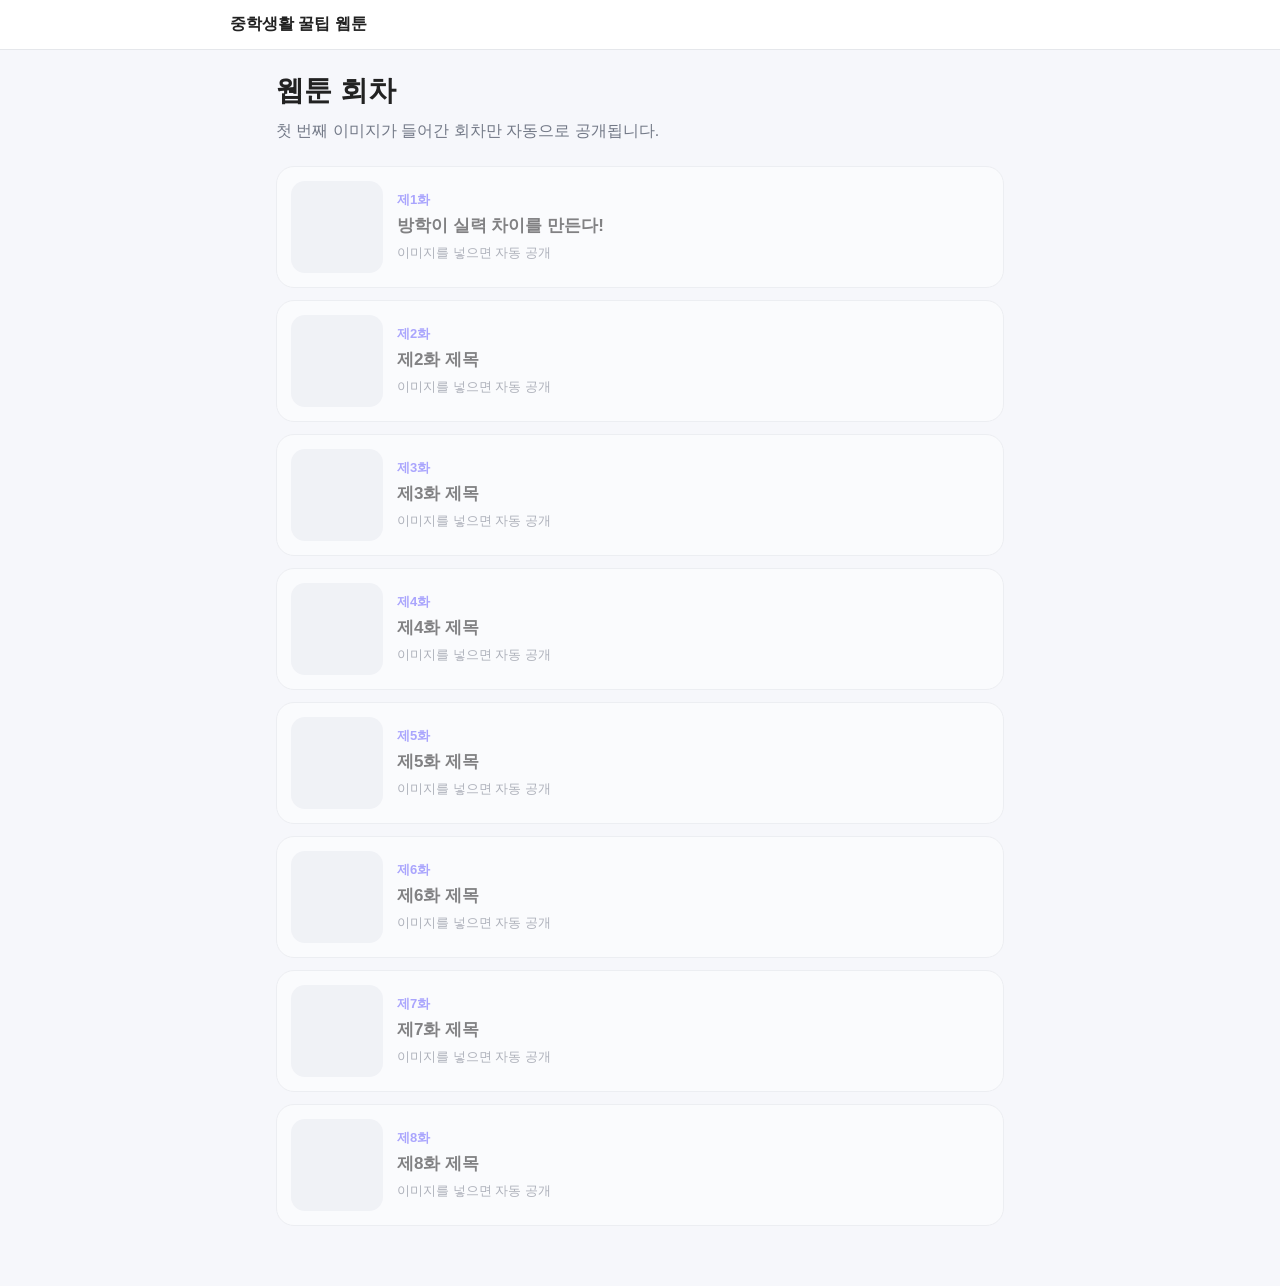
==== index.html @ 376b76ca "Add files via upload" ====
<!doctype html>
<html lang="ko">
<head>
<meta charset="utf-8">
<meta name="viewport" content="width=device-width,initial-scale=1">
<meta name="robots" content="noindex,nofollow">
<title>중학생활 꿀팁 웹툰</title>
<style>
:root{--bg:#f6f7fb;--card:#fff;--line:#e5e7eb;--text:#222;--muted:#737987;--point:#6c63ff}
*{box-sizing:border-box}
html,body{margin:0;background:var(--bg);color:var(--text);font-family:Arial,"Apple SD Gothic Neo","Noto Sans KR",sans-serif}
a{text-decoration:none;color:inherit}
header{position:sticky;top:0;z-index:20;background:rgba(255,255,255,.96);border-bottom:1px solid var(--line);padding:14px 16px}
.bar{max-width:820px;margin:auto;display:flex;align-items:center;justify-content:space-between;gap:10px}
.brand{font-weight:800}
.wrap{max-width:760px;margin:auto;padding:22px 16px 60px}
.hero h1{margin:0 0 8px;font-size:28px}
.hero p{margin:0 0 22px;color:var(--muted);line-height:1.6}
.list{display:grid;gap:12px}
.card{display:flex;gap:14px;align-items:center;background:var(--card);border:1px solid var(--line);border-radius:18px;padding:14px}
.card.coming{opacity:.55;pointer-events:none}
.thumb{width:92px;height:92px;object-fit:cover;border-radius:14px;background:#eceef3;flex:0 0 auto}
.meta{flex:1;min-width:0}
.label{font-size:13px;color:var(--point);font-weight:800}
.title{font-size:17px;font-weight:800;margin-top:5px;white-space:nowrap;overflow:hidden;text-overflow:ellipsis}
.status{font-size:13px;color:var(--muted);margin-top:7px}
.viewer{max-width:860px;margin:auto}
.viewerbar{position:sticky;top:0;z-index:30;background:rgba(255,255,255,.97);border-bottom:1px solid var(--line);padding:11px 12px}
.viewerrow{display:flex;align-items:center;justify-content:space-between;gap:8px}
.viewer-title{font-weight:800;overflow:hidden;text-overflow:ellipsis;white-space:nowrap}
.controls{display:flex;gap:7px}
button{border:1px solid var(--line);background:#fff;border-radius:10px;padding:8px 10px;font-weight:700;cursor:pointer}
button.active{background:var(--point);border-color:var(--point);color:#fff}
.progress{text-align:center;color:var(--muted);font-size:13px;margin-top:7px}
#stage{min-height:70vh;display:flex;align-items:center;justify-content:center;padding:14px}
#stage.scroll{display:block;padding:0}
.cardimg{max-width:100%;max-height:calc(100vh - 120px);object-fit:contain}
#stage.scroll img{display:block;width:100%;height:auto;margin:0}
.nav{display:flex;gap:8px;padding:14px}
.nav a{flex:1;text-align:center;background:#fff;border:1px solid var(--line);border-radius:12px;padding:12px;font-weight:700}
.empty{background:#fff;border:1px solid var(--line);border-radius:18px;padding:28px;text-align:center;max-width:520px}
.empty p{color:var(--muted);line-height:1.6}
@media(max-width:600px){
  .hero h1{font-size:24px}.thumb{width:76px;height:76px}
  .viewer-title{font-size:14px}.controls button{font-size:12px;padding:8px}
}
</style>
</head>
<body>
<div id="app"></div>
<script>
/* 제목은 여기 한 곳에서만 바꾸면 됩니다. */
const episodeTitles = [
  "방학이 실력 차이를 만든다!",
  "제2화 제목",
  "제3화 제목",
  "제4화 제목",
  "제5화 제목",
  "제6화 제목",
  "제7화 제목",
  "제8화 제목",
  "제9화 제목",
  "제10화 제목",
  "제11화 제목",
  "제12화 제목",
  "제13화 제목"
];

const exts=["png","jpg","jpeg","webp"];
const app=document.getElementById("app");
const params=new URLSearchParams(location.search);
const ep=Number(params.get("episode")||0);

async function exists(url){
  try{return (await fetch(url,{cache:"no-store"})).ok}catch{return false}
}
async function findImage(epNum, cutNum){
  const num=String(cutNum).padStart(2,"0");
  for(const ext of exts){
    const url=`episodes/episode${epNum}/${num}.${ext}`;
    if(await exists(url)) return url;
  }
  return null;
}

async function showHome(){
  document.title="중학생활 꿀팁 웹툰";
  app.innerHTML=`<header><div class="bar"><div class="brand">중학생활 꿀팁 웹툰</div></div></header>
  <main class="wrap"><section class="hero"><h1>웹툰 회차</h1>
  <p>첫 번째 이미지가 들어간 회차만 자동으로 공개됩니다.</p></section>
  <section id="list" class="list"></section></main>`;
  const list=document.getElementById("list");
  for(let n=1;n<=13;n++){
    const img=await findImage(n,1);
    const el=document.createElement(img?"a":"div");
    el.className="card"+(img?"":" coming");
    if(img) el.href=`?episode=${n}`;
    el.innerHTML=`${img?`<img class="thumb" src="${img}" alt="${n}화 썸네일">`:`<div class="thumb"></div>`}
      <div class="meta"><div class="label">제${n}화</div>
      <div class="title">${episodeTitles[n-1]||`제${n}화`}</div>
      <div class="status">${img?"지금 보기":"이미지를 넣으면 자동 공개"}</div></div>`;
    list.appendChild(el);
  }
}

async function showViewer(n){
  if(n<1||n>13){location.href="./";return}
  const images=[];
  for(let i=1;i<=200;i++){
    const url=await findImage(n,i);
    if(!url) break;
    images.push(url);
  }

  let current=Math.min(Number(localStorage.getItem(`ep${n}cut`)||0),Math.max(images.length-1,0));
  let mode=localStorage.getItem("viewerMode")||"card";
  document.title=`제${n}화 ${episodeTitles[n-1]||""}`;
  app.innerHTML=`<div class="viewer">
    <div class="viewerbar">
      <div class="viewerrow">
        <a href="./">← 목록</a>
        <div class="viewer-title">제${n}화 · ${episodeTitles[n-1]||""}</div>
        <div class="controls">
          <button id="cardBtn">컷 보기</button>
          <button id="scrollBtn">세로 보기</button>
        </div>
      </div>
      <div id="progress" class="progress"></div>
    </div>
    <div id="stage"></div>
    <nav class="nav">
      <a href="${n>1?`?episode=${n-1}`:"./"}">← 이전화</a>
      <a href="./">목록</a>
      <a href="${n<13?`?episode=${n+1}`:"./"}">다음화 →</a>
    </nav>
  </div>`;

  const stage=document.getElementById("stage");
  const progress=document.getElementById("progress");
  const cardBtn=document.getElementById("cardBtn");
  const scrollBtn=document.getElementById("scrollBtn");

  function render(){
    cardBtn.classList.toggle("active",mode==="card");
    scrollBtn.classList.toggle("active",mode==="scroll");
    if(!images.length){
      stage.className="";
      stage.innerHTML=`<div class="empty"><h2>아직 이미지가 없습니다</h2>
      <p>episodes/episode${n} 폴더에 01.png, 02.png처럼 순서대로 넣어주세요.</p></div>`;
      progress.textContent="";
      return;
    }
    if(mode==="card"){
      stage.className="";
      stage.innerHTML=`<img class="cardimg" src="${images[current]}" alt="${current+1}번째 컷">`;
      progress.textContent=`${current+1} / ${images.length}`;
    }else{
      stage.className="scroll";
      stage.innerHTML=images.map((u,i)=>`<img src="${u}" alt="${i+1}번째 컷" loading="${i<2?"eager":"lazy"}">`).join("");
      progress.textContent=`총 ${images.length}컷`;
    }
  }
  function next(){if(mode==="card"&&current<images.length-1){current++;localStorage.setItem(`ep${n}cut`,current);render()}}
  function prev(){if(mode==="card"&&current>0){current--;localStorage.setItem(`ep${n}cut`,current);render()}}
  cardBtn.onclick=()=>{mode="card";localStorage.setItem("viewerMode",mode);render();scrollTo(0,0)};
  scrollBtn.onclick=()=>{mode="scroll";localStorage.setItem("viewerMode",mode);render();scrollTo(0,0)};
  document.addEventListener("keydown",e=>{if(e.key==="ArrowRight")next();if(e.key==="ArrowLeft")prev()});
  let sx=0;
  stage.addEventListener("touchstart",e=>sx=e.changedTouches[0].screenX,{passive:true});
  stage.addEventListener("touchend",e=>{const d=e.changedTouches[0].screenX-sx;if(Math.abs(d)>45)(d<0?next():prev())},{passive:true});
  render();
}

ep ? showViewer(ep) : showHome();
</script>
</body>
</html>
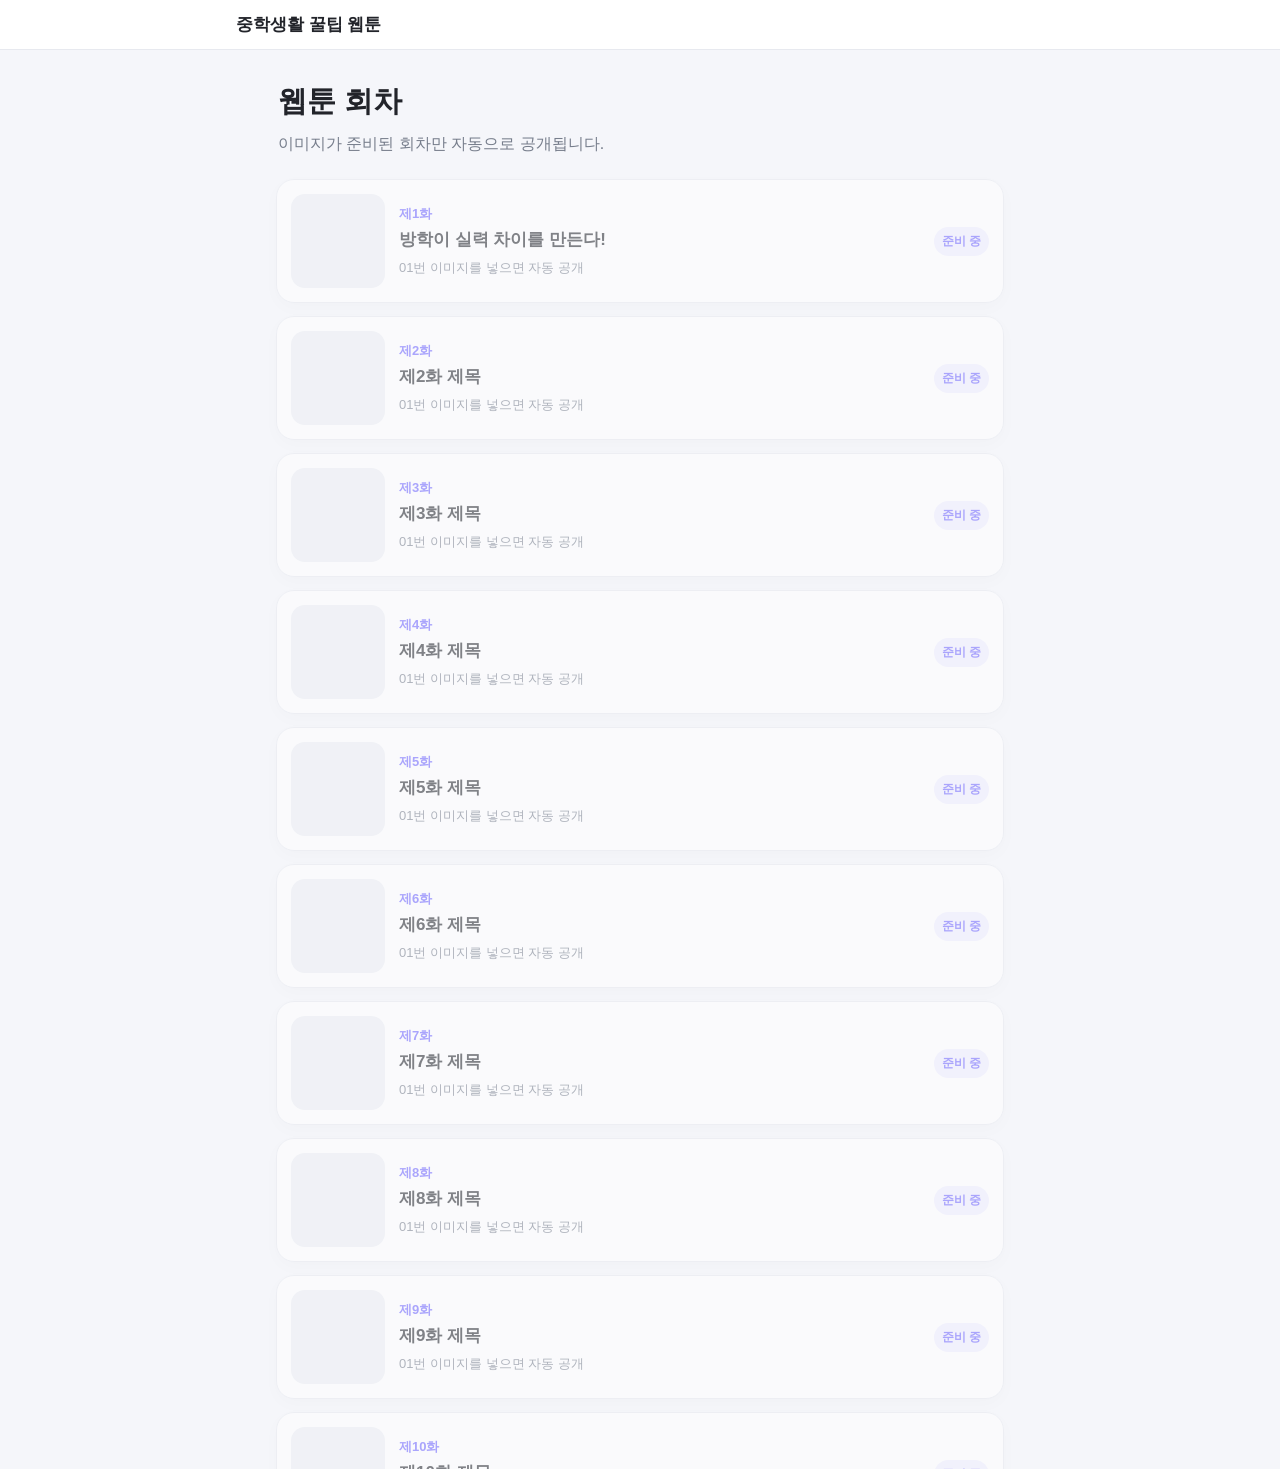
==== commit 771343bd: "Add files via upload" ====
--- a/index.html
+++ b/index.html
@@ -2,176 +2,222 @@
 <html lang="ko">
 <head>
 <meta charset="utf-8">
-<meta name="viewport" content="width=device-width,initial-scale=1">
-<meta name="robots" content="noindex,nofollow">
+<meta name="viewport" content="width=device-width,initial-scale=1,viewport-fit=cover">
+<meta name="robots" content="noindex,nofollow,noarchive">
+<meta name="googlebot" content="noindex,nofollow,noarchive">
 <title>중학생활 꿀팁 웹툰</title>
 <style>
-:root{--bg:#f6f7fb;--card:#fff;--line:#e5e7eb;--text:#222;--muted:#737987;--point:#6c63ff}
+:root{
+  --bg:#f5f6fa; --card:#fff; --text:#22242a; --muted:#777e8c;
+  --line:#e7e9ef; --point:#6d63ff; --point-soft:#efedff;
+}
 *{box-sizing:border-box}
-html,body{margin:0;background:var(--bg);color:var(--text);font-family:Arial,"Apple SD Gothic Neo","Noto Sans KR",sans-serif}
-a{text-decoration:none;color:inherit}
-header{position:sticky;top:0;z-index:20;background:rgba(255,255,255,.96);border-bottom:1px solid var(--line);padding:14px 16px}
-.bar{max-width:820px;margin:auto;display:flex;align-items:center;justify-content:space-between;gap:10px}
-.brand{font-weight:800}
-.wrap{max-width:760px;margin:auto;padding:22px 16px 60px}
-.hero h1{margin:0 0 8px;font-size:28px}
-.hero p{margin:0 0 22px;color:var(--muted);line-height:1.6}
-.list{display:grid;gap:12px}
-.card{display:flex;gap:14px;align-items:center;background:var(--card);border:1px solid var(--line);border-radius:18px;padding:14px}
-.card.coming{opacity:.55;pointer-events:none}
-.thumb{width:92px;height:92px;object-fit:cover;border-radius:14px;background:#eceef3;flex:0 0 auto}
+html,body{margin:0;min-height:100%;background:var(--bg);color:var(--text);
+font-family:Arial,"Apple SD Gothic Neo","Noto Sans KR",sans-serif}
+a{color:inherit;text-decoration:none}
+button{font:inherit}
+.top{
+ position:sticky;top:0;z-index:30;background:rgba(255,255,255,.96);
+ backdrop-filter:blur(10px);border-bottom:1px solid var(--line)
+}
+.top-inner{max-width:840px;margin:auto;padding:13px 16px;display:flex;align-items:center;justify-content:space-between;gap:12px}
+.brand{font-weight:900;font-size:17px}
+.wrap{max-width:760px;margin:auto;padding:24px 16px 70px}
+.hero{padding:8px 2px 22px}
+.hero h1{font-size:29px;margin:0 0 9px}
+.hero p{color:var(--muted);line-height:1.65;margin:0}
+.episode-list{display:grid;gap:13px}
+.episode{
+ display:flex;gap:14px;align-items:center;background:var(--card);border:1px solid var(--line);
+ border-radius:18px;padding:14px;box-shadow:0 5px 18px rgba(31,35,48,.04);
+ transition:transform .15s ease
+}
+.episode:hover{transform:translateY(-1px)}
+.episode.locked{opacity:.55;pointer-events:none}
+.thumb{width:94px;height:94px;border-radius:14px;object-fit:cover;background:#eceef3;flex:0 0 auto}
 .meta{flex:1;min-width:0}
-.label{font-size:13px;color:var(--point);font-weight:800}
-.title{font-size:17px;font-weight:800;margin-top:5px;white-space:nowrap;overflow:hidden;text-overflow:ellipsis}
-.status{font-size:13px;color:var(--muted);margin-top:7px}
-.viewer{max-width:860px;margin:auto}
-.viewerbar{position:sticky;top:0;z-index:30;background:rgba(255,255,255,.97);border-bottom:1px solid var(--line);padding:11px 12px}
-.viewerrow{display:flex;align-items:center;justify-content:space-between;gap:8px}
-.viewer-title{font-weight:800;overflow:hidden;text-overflow:ellipsis;white-space:nowrap}
+.label{font-size:13px;color:var(--point);font-weight:900}
+.title{font-size:17px;font-weight:900;margin-top:5px;overflow:hidden;text-overflow:ellipsis;white-space:nowrap}
+.state{font-size:13px;color:var(--muted);margin-top:8px}
+.badge{font-size:12px;font-weight:800;padding:6px 8px;border-radius:999px;background:var(--point-soft);color:var(--point)}
+.viewer{max-width:920px;margin:auto}
+.viewer-head{
+ position:sticky;top:0;z-index:40;background:rgba(255,255,255,.97);
+ backdrop-filter:blur(10px);border-bottom:1px solid var(--line);padding:11px 12px
+}
+.viewer-row{display:flex;align-items:center;justify-content:space-between;gap:8px}
+.viewer-title{font-weight:900;min-width:0;overflow:hidden;text-overflow:ellipsis;white-space:nowrap}
 .controls{display:flex;gap:7px}
-button{border:1px solid var(--line);background:#fff;border-radius:10px;padding:8px 10px;font-weight:700;cursor:pointer}
-button.active{background:var(--point);border-color:var(--point);color:#fff}
-.progress{text-align:center;color:var(--muted);font-size:13px;margin-top:7px}
-#stage{min-height:70vh;display:flex;align-items:center;justify-content:center;padding:14px}
-#stage.scroll{display:block;padding:0}
-.cardimg{max-width:100%;max-height:calc(100vh - 120px);object-fit:contain}
-#stage.scroll img{display:block;width:100%;height:auto;margin:0}
+.ctrl{border:1px solid var(--line);background:#fff;border-radius:10px;padding:8px 10px;font-weight:800;cursor:pointer}
+.ctrl.active{background:var(--point);color:#fff;border-color:var(--point)}
+.progress{text-align:center;font-size:13px;color:var(--muted);margin-top:7px}
+.stage{min-height:calc(100vh - 100px);display:flex;align-items:center;justify-content:center;padding:14px}
+.stage.scroll{display:block;padding:0}
+.card-img{max-width:100%;max-height:calc(100vh - 145px);object-fit:contain;background:#fff}
+.stage.scroll img{display:block;width:100%;height:auto;margin:0 auto;background:#fff}
 .nav{display:flex;gap:8px;padding:14px}
-.nav a{flex:1;text-align:center;background:#fff;border:1px solid var(--line);border-radius:12px;padding:12px;font-weight:700}
-.empty{background:#fff;border:1px solid var(--line);border-radius:18px;padding:28px;text-align:center;max-width:520px}
-.empty p{color:var(--muted);line-height:1.6}
+.nav a{flex:1;text-align:center;background:#fff;border:1px solid var(--line);border-radius:13px;padding:12px;font-weight:800}
+.empty{max-width:520px;background:#fff;border:1px solid var(--line);border-radius:18px;padding:30px 22px;text-align:center}
+.empty h2{margin-top:0}.empty p{color:var(--muted);line-height:1.65}
+.tapzone{position:fixed;top:92px;bottom:0;width:22%;z-index:10}
+.tapzone.left{left:0}.tapzone.right{right:0}
 @media(max-width:600px){
-  .hero h1{font-size:24px}.thumb{width:76px;height:76px}
-  .viewer-title{font-size:14px}.controls button{font-size:12px;padding:8px}
+ .hero h1{font-size:24px}.thumb{width:78px;height:78px}
+ .viewer-title{font-size:14px}.ctrl{font-size:12px;padding:8px}
+ .tapzone{width:18%}
 }
 </style>
 </head>
 <body>
 <div id="app"></div>
 <script>
-/* 제목은 여기 한 곳에서만 바꾸면 됩니다. */
-const episodeTitles = [
-  "방학이 실력 차이를 만든다!",
-  "제2화 제목",
-  "제3화 제목",
-  "제4화 제목",
-  "제5화 제목",
-  "제6화 제목",
-  "제7화 제목",
-  "제8화 제목",
-  "제9화 제목",
-  "제10화 제목",
-  "제11화 제목",
-  "제12화 제목",
-  "제13화 제목"
-];
-
-const exts=["png","jpg","jpeg","webp"];
-const app=document.getElementById("app");
-const params=new URLSearchParams(location.search);
-const ep=Number(params.get("episode")||0);
+const TOTAL_EPISODES = 13;
+const EXTENSIONS = ["png","jpg","jpeg","webp"];
+const app = document.getElementById("app");
+const query = new URLSearchParams(location.search);
+const episodeNumber = Number(query.get("episode") || 0);
 
 async function exists(url){
-  try{return (await fetch(url,{cache:"no-store"})).ok}catch{return false}
-}
-async function findImage(epNum, cutNum){
-  const num=String(cutNum).padStart(2,"0");
-  for(const ext of exts){
-    const url=`episodes/episode${epNum}/${num}.${ext}`;
+  try{
+    const response = await fetch(url,{cache:"no-store"});
+    return response.ok;
+  }catch{
+    return false;
+  }
+}
+async function readTitle(n){
+  try{
+    const response = await fetch(`episodes/episode${n}/title.txt`,{cache:"no-store"});
+    if(response.ok){
+      const text = (await response.text()).trim();
+      return text || `제${n}화`;
+    }
+  }catch{}
+  return `제${n}화`;
+}
+async function findImage(n,cut){
+  const number = String(cut).padStart(2,"0");
+  for(const ext of EXTENSIONS){
+    const url = `episodes/episode${n}/${number}.${ext}`;
     if(await exists(url)) return url;
   }
   return null;
 }
-
 async function showHome(){
-  document.title="중학생활 꿀팁 웹툰";
-  app.innerHTML=`<header><div class="bar"><div class="brand">중학생활 꿀팁 웹툰</div></div></header>
-  <main class="wrap"><section class="hero"><h1>웹툰 회차</h1>
-  <p>첫 번째 이미지가 들어간 회차만 자동으로 공개됩니다.</p></section>
-  <section id="list" class="list"></section></main>`;
-  const list=document.getElementById("list");
-  for(let n=1;n<=13;n++){
-    const img=await findImage(n,1);
-    const el=document.createElement(img?"a":"div");
-    el.className="card"+(img?"":" coming");
-    if(img) el.href=`?episode=${n}`;
-    el.innerHTML=`${img?`<img class="thumb" src="${img}" alt="${n}화 썸네일">`:`<div class="thumb"></div>`}
-      <div class="meta"><div class="label">제${n}화</div>
-      <div class="title">${episodeTitles[n-1]||`제${n}화`}</div>
-      <div class="status">${img?"지금 보기":"이미지를 넣으면 자동 공개"}</div></div>`;
-    list.appendChild(el);
-  }
-}
-
+  document.title = "중학생활 꿀팁 웹툰";
+  app.innerHTML = `
+  <header class="top"><div class="top-inner"><div class="brand">중학생활 꿀팁 웹툰</div></div></header>
+  <main class="wrap">
+    <section class="hero">
+      <h1>웹툰 회차</h1>
+      <p>이미지가 준비된 회차만 자동으로 공개됩니다.</p>
+    </section>
+    <section id="episodeList" class="episode-list"></section>
+  </main>`;
+  const list = document.getElementById("episodeList");
+  for(let n=1;n<=TOTAL_EPISODES;n++){
+    const [title,thumbnail] = await Promise.all([readTitle(n),findImage(n,1)]);
+    const card = document.createElement(thumbnail ? "a" : "div");
+    card.className = "episode" + (thumbnail ? "" : " locked");
+    if(thumbnail) card.href = `?episode=${n}`;
+    card.innerHTML = `
+      ${thumbnail ? `<img class="thumb" src="${thumbnail}" alt="${n}화 썸네일">` : `<div class="thumb"></div>`}
+      <div class="meta">
+        <div class="label">제${n}화</div>
+        <div class="title">${title}</div>
+        <div class="state">${thumbnail ? "지금 보기" : "01번 이미지를 넣으면 자동 공개"}</div>
+      </div>
+      <span class="badge">${thumbnail ? "공개" : "준비 중"}</span>`;
+    list.appendChild(card);
+  }
+}
 async function showViewer(n){
-  if(n<1||n>13){location.href="./";return}
-  const images=[];
-  for(let i=1;i<=200;i++){
-    const url=await findImage(n,i);
-    if(!url) break;
-    images.push(url);
-  }
-
-  let current=Math.min(Number(localStorage.getItem(`ep${n}cut`)||0),Math.max(images.length-1,0));
-  let mode=localStorage.getItem("viewerMode")||"card";
-  document.title=`제${n}화 ${episodeTitles[n-1]||""}`;
-  app.innerHTML=`<div class="viewer">
-    <div class="viewerbar">
-      <div class="viewerrow">
+  if(n < 1 || n > TOTAL_EPISODES){ location.href="./"; return; }
+  const title = await readTitle(n);
+  const images = [];
+  for(let cut=1;cut<=300;cut++){
+    const image = await findImage(n,cut);
+    if(!image) break;
+    images.push(image);
+  }
+  let current = Math.min(Number(localStorage.getItem(`episode-${n}-cut`) || 0),Math.max(images.length-1,0));
+  let mode = localStorage.getItem("webtoon-view-mode") || "card";
+  document.title = `제${n}화 ${title}`;
+  app.innerHTML = `
+  <div class="viewer">
+    <header class="viewer-head">
+      <div class="viewer-row">
         <a href="./">← 목록</a>
-        <div class="viewer-title">제${n}화 · ${episodeTitles[n-1]||""}</div>
+        <div class="viewer-title">제${n}화 · ${title}</div>
         <div class="controls">
-          <button id="cardBtn">컷 보기</button>
-          <button id="scrollBtn">세로 보기</button>
+          <button id="cardBtn" class="ctrl">컷 보기</button>
+          <button id="scrollBtn" class="ctrl">세로 보기</button>
         </div>
       </div>
       <div id="progress" class="progress"></div>
-    </div>
-    <div id="stage"></div>
+    </header>
+    <main id="stage" class="stage"></main>
+    <div id="leftZone" class="tapzone left"></div>
+    <div id="rightZone" class="tapzone right"></div>
     <nav class="nav">
       <a href="${n>1?`?episode=${n-1}`:"./"}">← 이전화</a>
       <a href="./">목록</a>
-      <a href="${n<13?`?episode=${n+1}`:"./"}">다음화 →</a>
+      <a href="${n<TOTAL_EPISODES?`?episode=${n+1}`:"./"}">다음화 →</a>
     </nav>
   </div>`;
+  const stage = document.getElementById("stage");
+  const progress = document.getElementById("progress");
+  const cardBtn = document.getElementById("cardBtn");
+  const scrollBtn = document.getElementById("scrollBtn");
 
-  const stage=document.getElementById("stage");
-  const progress=document.getElementById("progress");
-  const cardBtn=document.getElementById("cardBtn");
-  const scrollBtn=document.getElementById("scrollBtn");
-
+  function save(){
+    localStorage.setItem(`episode-${n}-cut`,String(current));
+    localStorage.setItem("last-read-episode",String(n));
+  }
   function render(){
     cardBtn.classList.toggle("active",mode==="card");
     scrollBtn.classList.toggle("active",mode==="scroll");
     if(!images.length){
-      stage.className="";
+      stage.className="stage";
       stage.innerHTML=`<div class="empty"><h2>아직 이미지가 없습니다</h2>
-      <p>episodes/episode${n} 폴더에 01.png, 02.png처럼 순서대로 넣어주세요.</p></div>`;
+      <p><b>episodes/episode${n}</b> 폴더에 01.png, 02.png처럼 순서대로 넣어주세요.</p></div>`;
       progress.textContent="";
       return;
     }
     if(mode==="card"){
-      stage.className="";
-      stage.innerHTML=`<img class="cardimg" src="${images[current]}" alt="${current+1}번째 컷">`;
+      stage.className="stage";
+      stage.innerHTML=`<img class="card-img" src="${images[current]}" alt="${current+1}번째 컷">`;
       progress.textContent=`${current+1} / ${images.length}`;
     }else{
-      stage.className="scroll";
-      stage.innerHTML=images.map((u,i)=>`<img src="${u}" alt="${i+1}번째 컷" loading="${i<2?"eager":"lazy"}">`).join("");
+      stage.className="stage scroll";
+      stage.innerHTML=images.map((url,i)=>`<img src="${url}" alt="${i+1}번째 컷" loading="${i<2?"eager":"lazy"}">`).join("");
       progress.textContent=`총 ${images.length}컷`;
     }
   }
-  function next(){if(mode==="card"&&current<images.length-1){current++;localStorage.setItem(`ep${n}cut`,current);render()}}
-  function prev(){if(mode==="card"&&current>0){current--;localStorage.setItem(`ep${n}cut`,current);render()}}
-  cardBtn.onclick=()=>{mode="card";localStorage.setItem("viewerMode",mode);render();scrollTo(0,0)};
-  scrollBtn.onclick=()=>{mode="scroll";localStorage.setItem("viewerMode",mode);render();scrollTo(0,0)};
-  document.addEventListener("keydown",e=>{if(e.key==="ArrowRight")next();if(e.key==="ArrowLeft")prev()});
-  let sx=0;
-  stage.addEventListener("touchstart",e=>sx=e.changedTouches[0].screenX,{passive:true});
-  stage.addEventListener("touchend",e=>{const d=e.changedTouches[0].screenX-sx;if(Math.abs(d)>45)(d<0?next():prev())},{passive:true});
+  function next(){
+    if(mode==="card" && current<images.length-1){ current++; save(); render(); }
+  }
+  function previous(){
+    if(mode==="card" && current>0){ current--; save(); render(); }
+  }
+  cardBtn.onclick=()=>{mode="card";localStorage.setItem("webtoon-view-mode",mode);render();scrollTo(0,0)};
+  scrollBtn.onclick=()=>{mode="scroll";localStorage.setItem("webtoon-view-mode",mode);render();scrollTo(0,0)};
+  document.getElementById("leftZone").onclick=previous;
+  document.getElementById("rightZone").onclick=next;
+  document.addEventListener("keydown",event=>{
+    if(event.key==="ArrowRight") next();
+    if(event.key==="ArrowLeft") previous();
+  });
+  let startX=0;
+  stage.addEventListener("touchstart",event=>startX=event.changedTouches[0].screenX,{passive:true});
+  stage.addEventListener("touchend",event=>{
+    const distance=event.changedTouches[0].screenX-startX;
+    if(Math.abs(distance)>45) distance<0 ? next() : previous();
+  },{passive:true});
+  save();
   render();
 }
-
-ep ? showViewer(ep) : showHome();
+episodeNumber ? showViewer(episodeNumber) : showHome();
 </script>
 </body>
 </html>
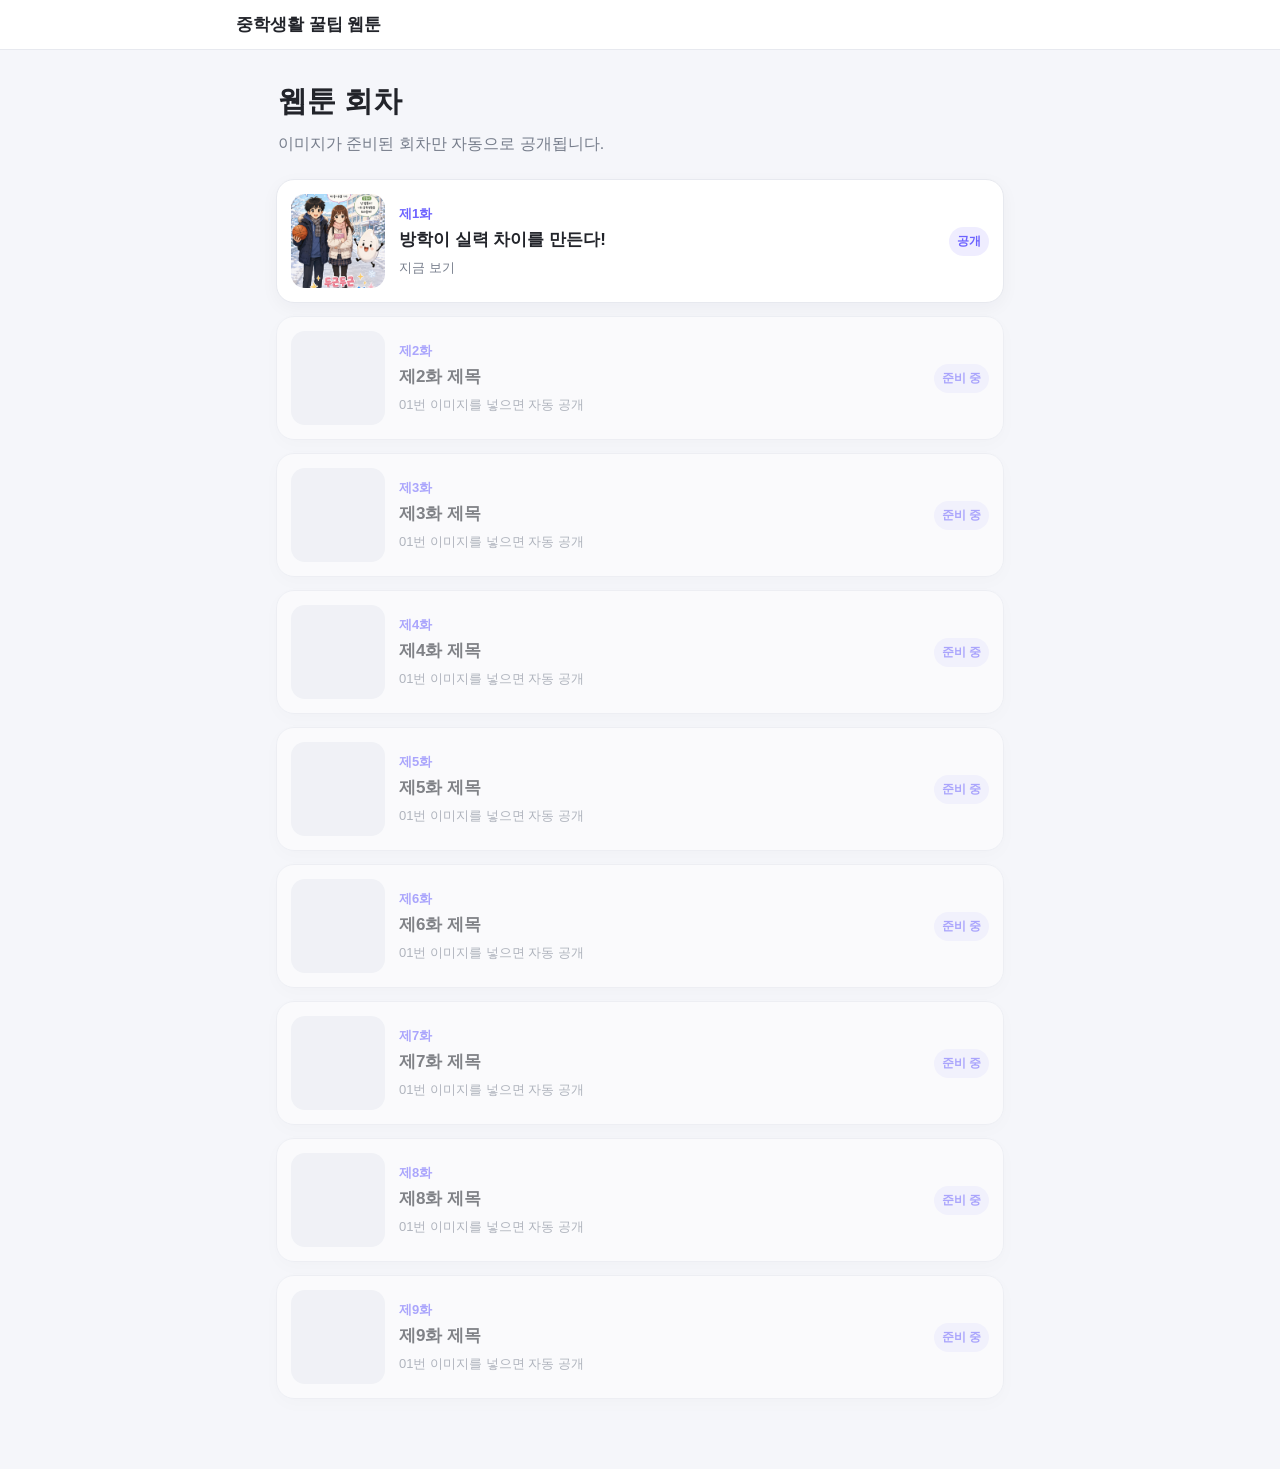
==== commit fde46712: "Add files via upload" ====
--- a/index.html
+++ b/index.html
@@ -8,19 +8,43 @@
 <title>중학생활 꿀팁 웹툰</title>
 <style>
 :root{
-  --bg:#f5f6fa; --card:#fff; --text:#22242a; --muted:#777e8c;
-  --line:#e7e9ef; --point:#6d63ff; --point-soft:#efedff;
+  --bg:#f5f6fa;
+  --card:#ffffff;
+  --text:#22242a;
+  --muted:#777e8c;
+  --line:#e7e9ef;
+  --point:#6d63ff;
+  --point-soft:#efedff;
 }
 *{box-sizing:border-box}
-html,body{margin:0;min-height:100%;background:var(--bg);color:var(--text);
-font-family:Arial,"Apple SD Gothic Neo","Noto Sans KR",sans-serif}
+html,body{
+  margin:0;
+  min-height:100%;
+  background:var(--bg);
+  color:var(--text);
+  font-family:Arial,"Apple SD Gothic Neo","Noto Sans KR",sans-serif;
+}
 a{color:inherit;text-decoration:none}
 button{font:inherit}
+button:disabled{opacity:.4;cursor:not-allowed}
+
 .top{
- position:sticky;top:0;z-index:30;background:rgba(255,255,255,.96);
- backdrop-filter:blur(10px);border-bottom:1px solid var(--line)
-}
-.top-inner{max-width:840px;margin:auto;padding:13px 16px;display:flex;align-items:center;justify-content:space-between;gap:12px}
+  position:sticky;
+  top:0;
+  z-index:30;
+  background:rgba(255,255,255,.96);
+  backdrop-filter:blur(10px);
+  border-bottom:1px solid var(--line);
+}
+.top-inner{
+  max-width:840px;
+  margin:auto;
+  padding:13px 16px;
+  display:flex;
+  align-items:center;
+  justify-content:space-between;
+  gap:12px;
+}
 .brand{font-weight:900;font-size:17px}
 .wrap{max-width:760px;margin:auto;padding:24px 16px 70px}
 .hero{padding:8px 2px 22px}
@@ -28,48 +52,203 @@
 .hero p{color:var(--muted);line-height:1.65;margin:0}
 .episode-list{display:grid;gap:13px}
 .episode{
- display:flex;gap:14px;align-items:center;background:var(--card);border:1px solid var(--line);
- border-radius:18px;padding:14px;box-shadow:0 5px 18px rgba(31,35,48,.04);
- transition:transform .15s ease
+  display:flex;
+  gap:14px;
+  align-items:center;
+  background:var(--card);
+  border:1px solid var(--line);
+  border-radius:18px;
+  padding:14px;
+  box-shadow:0 5px 18px rgba(31,35,48,.04);
+  transition:transform .15s ease;
 }
 .episode:hover{transform:translateY(-1px)}
 .episode.locked{opacity:.55;pointer-events:none}
-.thumb{width:94px;height:94px;border-radius:14px;object-fit:cover;background:#eceef3;flex:0 0 auto}
+.thumb{
+  width:94px;
+  height:94px;
+  border-radius:14px;
+  object-fit:cover;
+  background:#eceef3;
+  flex:0 0 auto;
+}
 .meta{flex:1;min-width:0}
 .label{font-size:13px;color:var(--point);font-weight:900}
-.title{font-size:17px;font-weight:900;margin-top:5px;overflow:hidden;text-overflow:ellipsis;white-space:nowrap}
+.title{
+  font-size:17px;
+  font-weight:900;
+  margin-top:5px;
+  overflow:hidden;
+  text-overflow:ellipsis;
+  white-space:nowrap;
+}
 .state{font-size:13px;color:var(--muted);margin-top:8px}
-.badge{font-size:12px;font-weight:800;padding:6px 8px;border-radius:999px;background:var(--point-soft);color:var(--point)}
+.badge{
+  font-size:12px;
+  font-weight:800;
+  padding:6px 8px;
+  border-radius:999px;
+  background:var(--point-soft);
+  color:var(--point);
+}
+
 .viewer{max-width:920px;margin:auto}
 .viewer-head{
- position:sticky;top:0;z-index:40;background:rgba(255,255,255,.97);
- backdrop-filter:blur(10px);border-bottom:1px solid var(--line);padding:11px 12px
-}
-.viewer-row{display:flex;align-items:center;justify-content:space-between;gap:8px}
-.viewer-title{font-weight:900;min-width:0;overflow:hidden;text-overflow:ellipsis;white-space:nowrap}
+  position:sticky;
+  top:0;
+  z-index:40;
+  background:rgba(255,255,255,.97);
+  backdrop-filter:blur(10px);
+  border-bottom:1px solid var(--line);
+  padding:11px 12px;
+}
+.viewer-row{
+  display:flex;
+  align-items:center;
+  justify-content:space-between;
+  gap:8px;
+}
+.viewer-title{
+  font-weight:900;
+  min-width:0;
+  overflow:hidden;
+  text-overflow:ellipsis;
+  white-space:nowrap;
+}
 .controls{display:flex;gap:7px}
-.ctrl{border:1px solid var(--line);background:#fff;border-radius:10px;padding:8px 10px;font-weight:800;cursor:pointer}
-.ctrl.active{background:var(--point);color:#fff;border-color:var(--point)}
-.progress{text-align:center;font-size:13px;color:var(--muted);margin-top:7px}
-.stage{min-height:calc(100vh - 100px);display:flex;align-items:center;justify-content:center;padding:14px}
-.stage.scroll{display:block;padding:0}
-.card-img{max-width:100%;max-height:calc(100vh - 145px);object-fit:contain;background:#fff}
-.stage.scroll img{display:block;width:100%;height:auto;margin:0 auto;background:#fff}
-.nav{display:flex;gap:8px;padding:14px}
-.nav a{flex:1;text-align:center;background:#fff;border:1px solid var(--line);border-radius:13px;padding:12px;font-weight:800}
-.empty{max-width:520px;background:#fff;border:1px solid var(--line);border-radius:18px;padding:30px 22px;text-align:center}
-.empty h2{margin-top:0}.empty p{color:var(--muted);line-height:1.65}
-.tapzone{position:fixed;top:92px;bottom:0;width:22%;z-index:10}
-.tapzone.left{left:0}.tapzone.right{right:0}
+.ctrl{
+  border:1px solid var(--line);
+  background:#fff;
+  border-radius:10px;
+  padding:8px 10px;
+  font-weight:800;
+  cursor:pointer;
+}
+.ctrl.active{
+  background:var(--point);
+  color:#fff;
+  border-color:var(--point);
+}
+.progress{
+  text-align:center;
+  font-size:13px;
+  color:var(--muted);
+  margin-top:7px;
+}
+.stage{
+  min-height:calc(100vh - 100px);
+  display:flex;
+  align-items:center;
+  justify-content:center;
+  padding:14px;
+  position:relative;
+}
+.stage.scroll{
+  display:block;
+  padding:0;
+}
+.card-wrap{
+  width:100%;
+  display:flex;
+  justify-content:center;
+}
+.card-img{
+  max-width:100%;
+  max-height:calc(100vh - 145px);
+  object-fit:contain;
+  background:#fff;
+  display:block;
+  user-select:none;
+  -webkit-user-drag:none;
+}
+.stage.scroll img{
+  display:block;
+  width:100%;
+  height:auto;
+  margin:0 auto;
+  background:#fff;
+}
+.cut-nav{
+  display:flex;
+  justify-content:space-between;
+  gap:8px;
+  padding:12px 14px 0;
+}
+.cut-nav button{
+  flex:1;
+  border:1px solid var(--line);
+  background:#fff;
+  border-radius:12px;
+  padding:11px;
+  font-weight:800;
+  cursor:pointer;
+}
+.episode-nav{
+  display:none;
+  gap:8px;
+  padding:14px;
+}
+.episode-nav.show{display:flex}
+.episode-nav a{
+  flex:1;
+  text-align:center;
+  background:#fff;
+  border:1px solid var(--line);
+  border-radius:13px;
+  padding:12px;
+  font-weight:800;
+}
+.next-episode{
+  margin:14px;
+  padding:18px;
+  background:#fff;
+  border:1px solid var(--line);
+  border-radius:18px;
+  text-align:center;
+}
+.next-episode h3{margin:0 0 8px}
+.next-episode p{margin:0 0 14px;color:var(--muted)}
+.next-episode a{
+  display:block;
+  background:var(--point);
+  color:#fff;
+  border-radius:12px;
+  padding:13px;
+  font-weight:900;
+}
+.empty{
+  max-width:520px;
+  background:#fff;
+  border:1px solid var(--line);
+  border-radius:18px;
+  padding:30px 22px;
+  text-align:center;
+}
+.empty h2{margin-top:0}
+.empty p{color:var(--muted);line-height:1.65}
+
+.tapzone{
+  position:fixed;
+  top:92px;
+  bottom:0;
+  width:22%;
+  z-index:10;
+}
+.tapzone.left{left:0}
+.tapzone.right{right:0}
+
 @media(max-width:600px){
- .hero h1{font-size:24px}.thumb{width:78px;height:78px}
- .viewer-title{font-size:14px}.ctrl{font-size:12px;padding:8px}
- .tapzone{width:18%}
+  .hero h1{font-size:24px}
+  .thumb{width:78px;height:78px}
+  .viewer-title{font-size:14px}
+  .ctrl{font-size:12px;padding:8px}
+  .tapzone{width:18%}
 }
 </style>
 </head>
 <body>
 <div id="app"></div>
+
 <script>
 const TOTAL_EPISODES = 13;
 const EXTENSIONS = ["png","jpg","jpeg","webp"];
@@ -85,6 +264,7 @@
     return false;
   }
 }
+
 async function readTitle(n){
   try{
     const response = await fetch(`episodes/episode${n}/title.txt`,{cache:"no-store"});
@@ -95,6 +275,7 @@
   }catch{}
   return `제${n}화`;
 }
+
 async function findImage(n,cut){
   const number = String(cut).padStart(2,"0");
   for(const ext of EXTENSIONS){
@@ -103,120 +284,288 @@
   }
   return null;
 }
+
+async function episodePublished(n){
+  return await findImage(n,1);
+}
+
+async function findNextPublishedEpisode(current){
+  for(let n=current+1;n<=TOTAL_EPISODES;n++){
+    if(await episodePublished(n)) return n;
+  }
+  return null;
+}
+
+async function findPreviousPublishedEpisode(current){
+  for(let n=current-1;n>=1;n--){
+    if(await episodePublished(n)) return n;
+  }
+  return null;
+}
+
 async function showHome(){
   document.title = "중학생활 꿀팁 웹툰";
   app.innerHTML = `
-  <header class="top"><div class="top-inner"><div class="brand">중학생활 꿀팁 웹툰</div></div></header>
-  <main class="wrap">
-    <section class="hero">
-      <h1>웹툰 회차</h1>
-      <p>이미지가 준비된 회차만 자동으로 공개됩니다.</p>
-    </section>
-    <section id="episodeList" class="episode-list"></section>
-  </main>`;
+    <header class="top">
+      <div class="top-inner">
+        <div class="brand">중학생활 꿀팁 웹툰</div>
+      </div>
+    </header>
+    <main class="wrap">
+      <section class="hero">
+        <h1>웹툰 회차</h1>
+        <p>이미지가 준비된 회차만 자동으로 공개됩니다.</p>
+      </section>
+      <section id="episodeList" class="episode-list"></section>
+    </main>
+  `;
+
   const list = document.getElementById("episodeList");
+
   for(let n=1;n<=TOTAL_EPISODES;n++){
-    const [title,thumbnail] = await Promise.all([readTitle(n),findImage(n,1)]);
+    const [title,thumbnail] = await Promise.all([
+      readTitle(n),
+      findImage(n,1)
+    ]);
+
     const card = document.createElement(thumbnail ? "a" : "div");
     card.className = "episode" + (thumbnail ? "" : " locked");
-    if(thumbnail) card.href = `?episode=${n}`;
+
+    if(thumbnail){
+      card.href = `?episode=${n}`;
+    }
+
     card.innerHTML = `
-      ${thumbnail ? `<img class="thumb" src="${thumbnail}" alt="${n}화 썸네일">` : `<div class="thumb"></div>`}
+      ${
+        thumbnail
+        ? `<img class="thumb" src="${thumbnail}" alt="${n}화 썸네일">`
+        : `<div class="thumb"></div>`
+      }
       <div class="meta">
         <div class="label">제${n}화</div>
         <div class="title">${title}</div>
-        <div class="state">${thumbnail ? "지금 보기" : "01번 이미지를 넣으면 자동 공개"}</div>
+        <div class="state">
+          ${thumbnail ? "지금 보기" : "01번 이미지를 넣으면 자동 공개"}
+        </div>
       </div>
-      <span class="badge">${thumbnail ? "공개" : "준비 중"}</span>`;
+      <span class="badge">${thumbnail ? "공개" : "준비 중"}</span>
+    `;
+
     list.appendChild(card);
   }
 }
+
 async function showViewer(n){
-  if(n < 1 || n > TOTAL_EPISODES){ location.href="./"; return; }
+  if(n < 1 || n > TOTAL_EPISODES){
+    location.href="./";
+    return;
+  }
+
   const title = await readTitle(n);
   const images = [];
+
   for(let cut=1;cut<=300;cut++){
     const image = await findImage(n,cut);
     if(!image) break;
     images.push(image);
   }
-  let current = Math.min(Number(localStorage.getItem(`episode-${n}-cut`) || 0),Math.max(images.length-1,0));
+
+  const savedCut = Number(localStorage.getItem(`episode-${n}-cut`) || 0);
+  let current = Math.min(savedCut, Math.max(images.length - 1, 0));
   let mode = localStorage.getItem("webtoon-view-mode") || "card";
+
+  const previousEpisode = await findPreviousPublishedEpisode(n);
+  const nextEpisode = await findNextPublishedEpisode(n);
+
   document.title = `제${n}화 ${title}`;
+
   app.innerHTML = `
-  <div class="viewer">
-    <header class="viewer-head">
-      <div class="viewer-row">
-        <a href="./">← 목록</a>
-        <div class="viewer-title">제${n}화 · ${title}</div>
-        <div class="controls">
-          <button id="cardBtn" class="ctrl">컷 보기</button>
-          <button id="scrollBtn" class="ctrl">세로 보기</button>
+    <div class="viewer">
+      <header class="viewer-head">
+        <div class="viewer-row">
+          <a href="./">← 목록</a>
+
+          <div class="viewer-title">제${n}화 · ${title}</div>
+
+          <div class="controls">
+            <button id="cardBtn" class="ctrl">컷 보기</button>
+            <button id="scrollBtn" class="ctrl">세로 보기</button>
+          </div>
         </div>
+
+        <div id="progress" class="progress"></div>
+      </header>
+
+      <main id="stage" class="stage"></main>
+
+      <div id="cutNav" class="cut-nav">
+        <button id="prevCutBtn">← 이전 컷</button>
+        <button id="nextCutBtn">다음 컷 →</button>
       </div>
-      <div id="progress" class="progress"></div>
-    </header>
-    <main id="stage" class="stage"></main>
+
+      <div id="episodeNav" class="episode-nav">
+        ${
+          previousEpisode
+          ? `<a href="?episode=${previousEpisode}">← 이전화</a>`
+          : `<a href="./">← 목록</a>`
+        }
+        <a href="./">목록</a>
+        ${
+          nextEpisode
+          ? `<a href="?episode=${nextEpisode}">다음화 →</a>`
+          : `<a href="./">마지막 화</a>`
+        }
+      </div>
+    </div>
+
     <div id="leftZone" class="tapzone left"></div>
     <div id="rightZone" class="tapzone right"></div>
-    <nav class="nav">
-      <a href="${n>1?`?episode=${n-1}`:"./"}">← 이전화</a>
-      <a href="./">목록</a>
-      <a href="${n<TOTAL_EPISODES?`?episode=${n+1}`:"./"}">다음화 →</a>
-    </nav>
-  </div>`;
+  `;
+
   const stage = document.getElementById("stage");
   const progress = document.getElementById("progress");
   const cardBtn = document.getElementById("cardBtn");
   const scrollBtn = document.getElementById("scrollBtn");
+  const cutNav = document.getElementById("cutNav");
+  const episodeNav = document.getElementById("episodeNav");
+  const prevCutBtn = document.getElementById("prevCutBtn");
+  const nextCutBtn = document.getElementById("nextCutBtn");
+  const leftZone = document.getElementById("leftZone");
+  const rightZone = document.getElementById("rightZone");
 
   function save(){
-    localStorage.setItem(`episode-${n}-cut`,String(current));
-    localStorage.setItem("last-read-episode",String(n));
-  }
+    localStorage.setItem(`episode-${n}-cut`, String(current));
+    localStorage.setItem("last-read-episode", String(n));
+  }
+
   function render(){
-    cardBtn.classList.toggle("active",mode==="card");
-    scrollBtn.classList.toggle("active",mode==="scroll");
+    cardBtn.classList.toggle("active", mode==="card");
+    scrollBtn.classList.toggle("active", mode==="scroll");
+
     if(!images.length){
-      stage.className="stage";
-      stage.innerHTML=`<div class="empty"><h2>아직 이미지가 없습니다</h2>
-      <p><b>episodes/episode${n}</b> 폴더에 01.png, 02.png처럼 순서대로 넣어주세요.</p></div>`;
-      progress.textContent="";
+      stage.className = "stage";
+      stage.innerHTML = `
+        <div class="empty">
+          <h2>아직 이미지가 없습니다</h2>
+          <p>
+            <b>episodes/episode${n}</b> 폴더에
+            01.png, 02.png처럼 순서대로 넣어주세요.
+          </p>
+        </div>
+      `;
+      progress.textContent = "";
+      cutNav.style.display = "none";
+      episodeNav.classList.remove("show");
       return;
     }
+
     if(mode==="card"){
-      stage.className="stage";
-      stage.innerHTML=`<img class="card-img" src="${images[current]}" alt="${current+1}번째 컷">`;
-      progress.textContent=`${current+1} / ${images.length}`;
+      stage.className = "stage";
+      stage.innerHTML = `
+        <div class="card-wrap">
+          <img class="card-img"
+               src="${images[current]}"
+               alt="${current+1}번째 컷">
+        </div>
+      `;
+
+      progress.textContent = `${current+1} / ${images.length}`;
+      cutNav.style.display = "flex";
+
+      prevCutBtn.disabled = current === 0;
+      nextCutBtn.disabled = current === images.length - 1;
+
+      episodeNav.classList.toggle("show", current === images.length - 1);
+
     }else{
-      stage.className="stage scroll";
-      stage.innerHTML=images.map((url,i)=>`<img src="${url}" alt="${i+1}번째 컷" loading="${i<2?"eager":"lazy"}">`).join("");
-      progress.textContent=`총 ${images.length}컷`;
+      stage.className = "stage scroll";
+
+      let scrollHtml = images.map((url,i)=>`
+        <img src="${url}"
+             alt="${i+1}번째 컷"
+             loading="${i<2 ? "eager" : "lazy"}">
+      `).join("");
+
+      if(nextEpisode){
+        scrollHtml += `
+          <section class="next-episode">
+            <h3>이번 화를 모두 읽었어요</h3>
+            <p>다음 화가 준비되어 있습니다.</p>
+            <a href="?episode=${nextEpisode}">다음 화 보기 →</a>
+          </section>
+        `;
+      }
+
+      stage.innerHTML = scrollHtml;
+      progress.textContent = `총 ${images.length}컷`;
+      cutNav.style.display = "none";
+      episodeNav.classList.add("show");
     }
   }
-  function next(){
-    if(mode==="card" && current<images.length-1){ current++; save(); render(); }
-  }
-  function previous(){
-    if(mode==="card" && current>0){ current--; save(); render(); }
-  }
-  cardBtn.onclick=()=>{mode="card";localStorage.setItem("webtoon-view-mode",mode);render();scrollTo(0,0)};
-  scrollBtn.onclick=()=>{mode="scroll";localStorage.setItem("webtoon-view-mode",mode);render();scrollTo(0,0)};
-  document.getElementById("leftZone").onclick=previous;
-  document.getElementById("rightZone").onclick=next;
-  document.addEventListener("keydown",event=>{
-    if(event.key==="ArrowRight") next();
-    if(event.key==="ArrowLeft") previous();
+
+  function nextCut(){
+    if(mode !== "card") return;
+    if(current >= images.length - 1) return;
+
+    current++;
+    save();
+    render();
+  }
+
+  function previousCut(){
+    if(mode !== "card") return;
+    if(current <= 0) return;
+
+    current--;
+    save();
+    render();
+  }
+
+  cardBtn.onclick = ()=>{
+    mode = "card";
+    localStorage.setItem("webtoon-view-mode", mode);
+    render();
+    window.scrollTo(0,0);
+  };
+
+  scrollBtn.onclick = ()=>{
+    mode = "scroll";
+    localStorage.setItem("webtoon-view-mode", mode);
+    render();
+    window.scrollTo(0,0);
+  };
+
+  prevCutBtn.onclick = previousCut;
+  nextCutBtn.onclick = nextCut;
+
+  leftZone.onclick = previousCut;
+  rightZone.onclick = nextCut;
+
+  document.addEventListener("keydown", event=>{
+    if(event.key === "ArrowRight") nextCut();
+    if(event.key === "ArrowLeft") previousCut();
   });
-  let startX=0;
-  stage.addEventListener("touchstart",event=>startX=event.changedTouches[0].screenX,{passive:true});
-  stage.addEventListener("touchend",event=>{
-    const distance=event.changedTouches[0].screenX-startX;
-    if(Math.abs(distance)>45) distance<0 ? next() : previous();
+
+  let startX = 0;
+
+  stage.addEventListener("touchstart", event=>{
+    startX = event.changedTouches[0].screenX;
   },{passive:true});
+
+  stage.addEventListener("touchend", event=>{
+    if(mode !== "card") return;
+
+    const distance = event.changedTouches[0].screenX - startX;
+
+    if(Math.abs(distance) > 45){
+      distance < 0 ? nextCut() : previousCut();
+    }
+  },{passive:true});
+
   save();
   render();
 }
+
 episodeNumber ? showViewer(episodeNumber) : showHome();
 </script>
 </body>
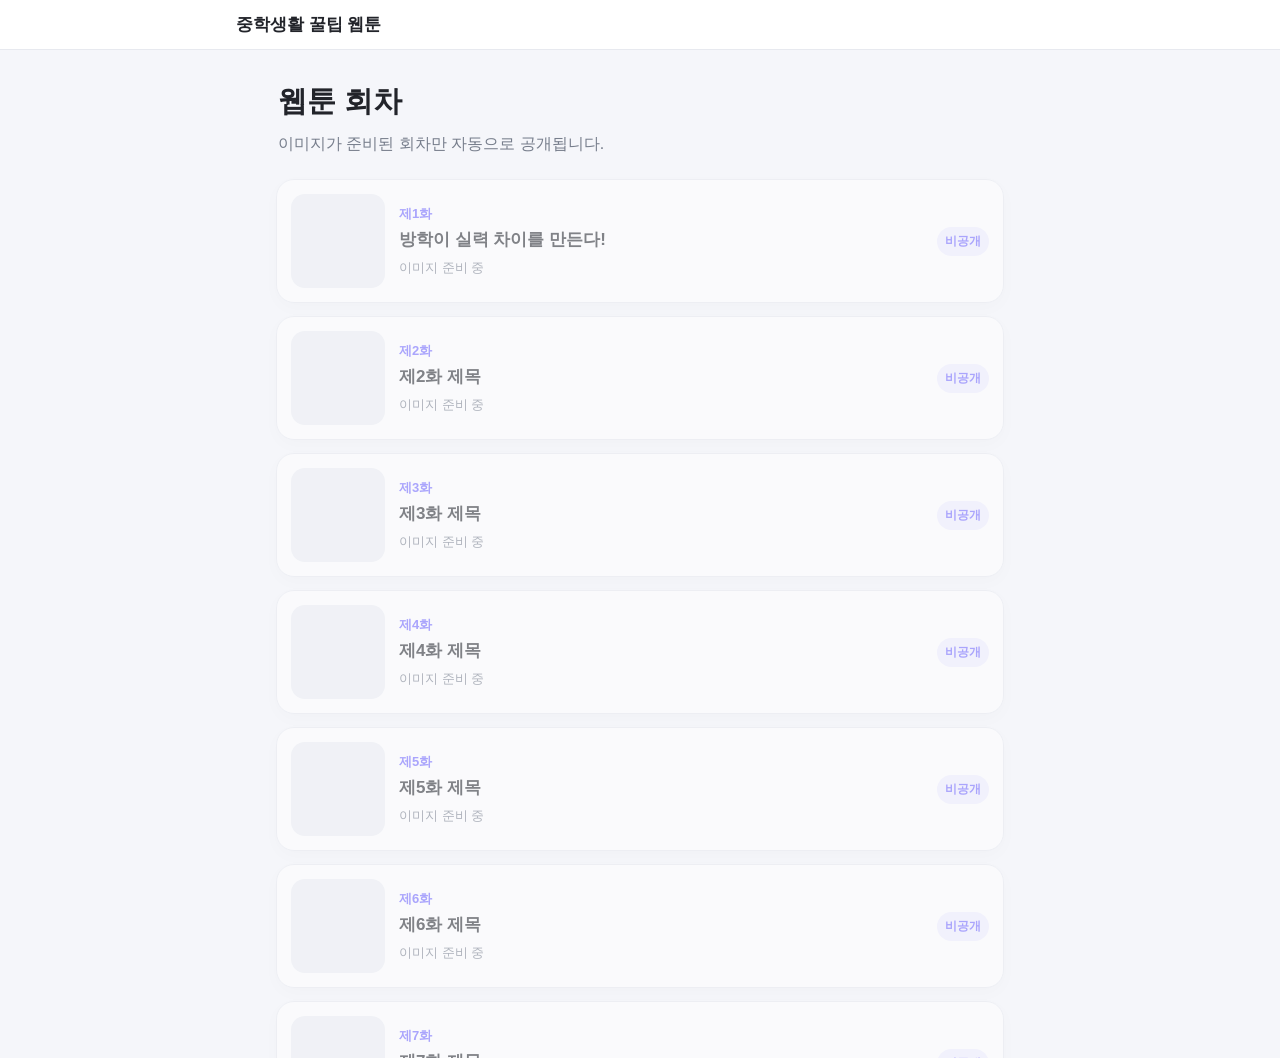
==== commit 1b4a3d40: "Add files via upload" ====
--- a/index.html
+++ b/index.html
@@ -252,6 +252,23 @@
 <script>
 const TOTAL_EPISODES = 13;
 const EXTENSIONS = ["png","jpg","jpeg","webp"];
+
+let publishConfig = {};
+
+async function loadPublishConfig(){
+  try{
+    const response = await fetch("publish.json",{cache:"no-store"});
+    if(response.ok){
+      publishConfig = await response.json();
+    }
+  }catch{
+    publishConfig = {};
+  }
+}
+
+function isPublished(n){
+  return publishConfig[String(n)] === true;
+}
 const app = document.getElementById("app");
 const query = new URLSearchParams(location.search);
 const episodeNumber = Number(query.get("episode") || 0);
@@ -286,7 +303,8 @@
 }
 
 async function episodePublished(n){
-  return await findImage(n,1);
+  if(!isPublished(n)) return false;
+  return Boolean(await findImage(n,1));
 }
 
 async function findNextPublishedEpisode(current){
@@ -328,10 +346,12 @@
       findImage(n,1)
     ]);
 
-    const card = document.createElement(thumbnail ? "a" : "div");
-    card.className = "episode" + (thumbnail ? "" : " locked");
-
-    if(thumbnail){
+    const published = isPublished(n) && Boolean(thumbnail);
+
+    const card = document.createElement(published ? "a" : "div");
+    card.className = "episode" + (published ? "" : " locked");
+
+    if(published){
       card.href = `?episode=${n}`;
     }
 
@@ -345,10 +365,16 @@
         <div class="label">제${n}화</div>
         <div class="title">${title}</div>
         <div class="state">
-          ${thumbnail ? "지금 보기" : "01번 이미지를 넣으면 자동 공개"}
+          ${
+            published
+            ? "지금 보기"
+            : thumbnail
+              ? "비공개 상태"
+              : "이미지 준비 중"
+          }
         </div>
       </div>
-      <span class="badge">${thumbnail ? "공개" : "준비 중"}</span>
+      <span class="badge">${published ? "공개" : "비공개"}</span>
     `;
 
     list.appendChild(card);
@@ -357,6 +383,11 @@
 
 async function showViewer(n){
   if(n < 1 || n > TOTAL_EPISODES){
+    location.href="./";
+    return;
+  }
+
+  if(!isPublished(n)){
     location.href="./";
     return;
   }
@@ -436,6 +467,7 @@
   function save(){
     localStorage.setItem(`episode-${n}-cut`, String(current));
     localStorage.setItem("last-read-episode", String(n));
+    if(current === images.length - 1) localStorage.setItem(`episode-${n}-finished`, "true");
   }
 
   function render(){
@@ -566,7 +598,13 @@
   render();
 }
 
-episodeNumber ? showViewer(episodeNumber) : showHome();
+(async()=>{
+  await loadPublishConfig();
+  (async()=>{
+  await loadPublishConfig();
+  episodeNumber ? showViewer(episodeNumber) : showHome();
+})();
+})();
 </script>
 </body>
 </html>
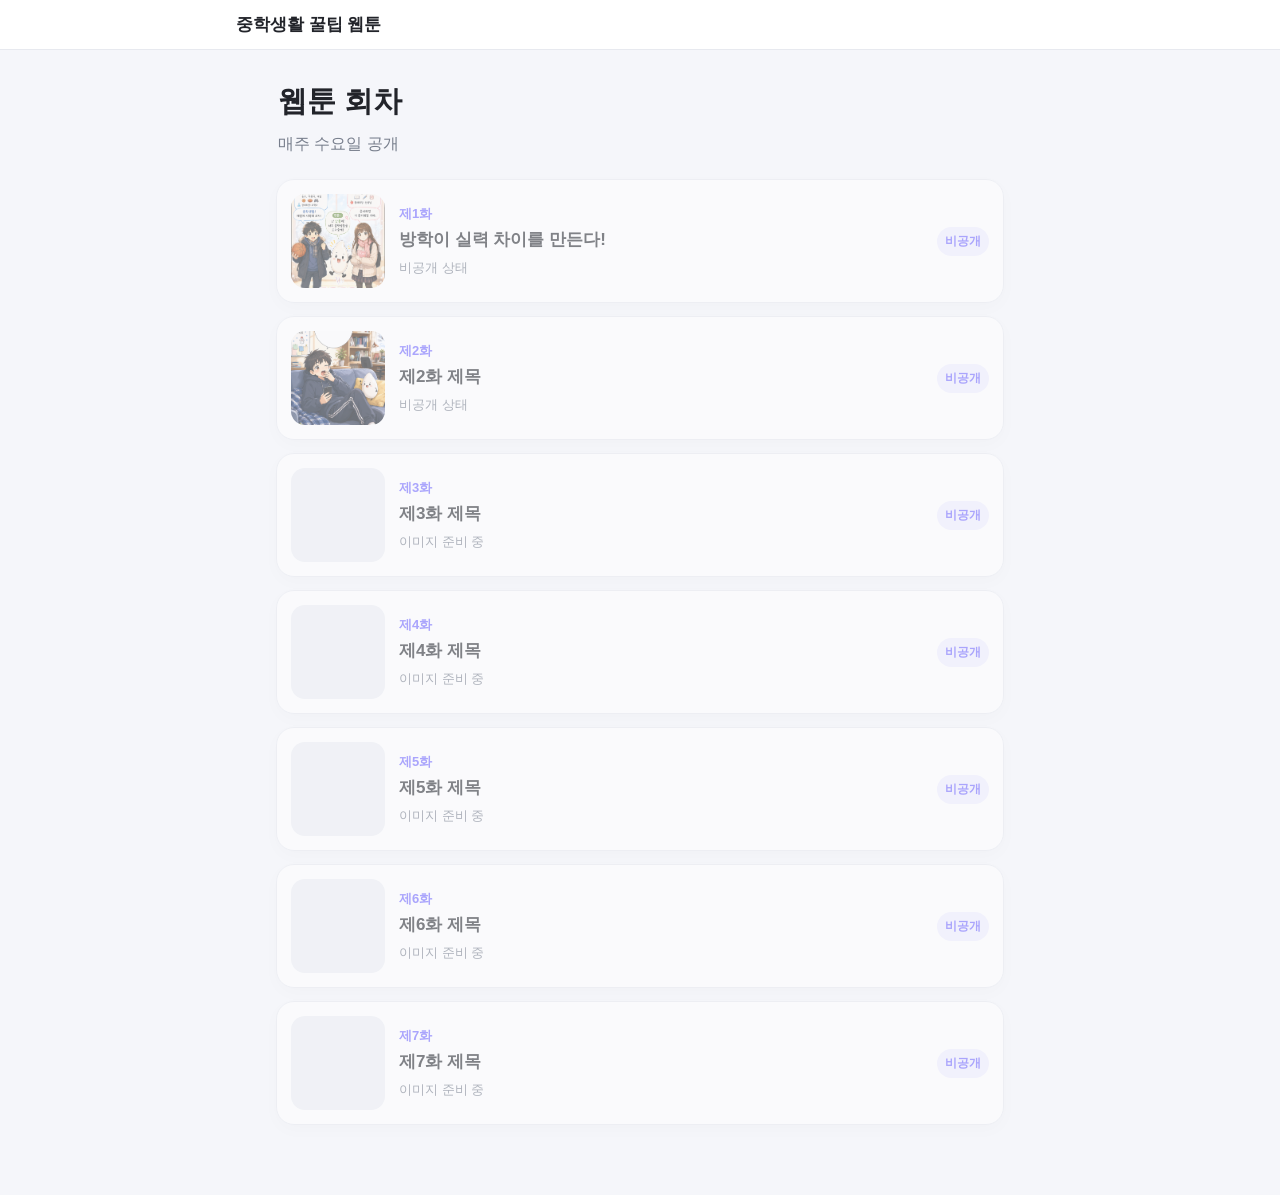
==== commit 28502392: "Update index.html" ====
--- a/index.html
+++ b/index.html
@@ -332,7 +332,7 @@
     <main class="wrap">
       <section class="hero">
         <h1>웹툰 회차</h1>
-        <p>이미지가 준비된 회차만 자동으로 공개됩니다.</p>
+        <p>매주 수요일 공개</p>
       </section>
       <section id="episodeList" class="episode-list"></section>
     </main>
@@ -607,4 +607,4 @@
 })();
 </script>
 </body>
-</html>+</html>
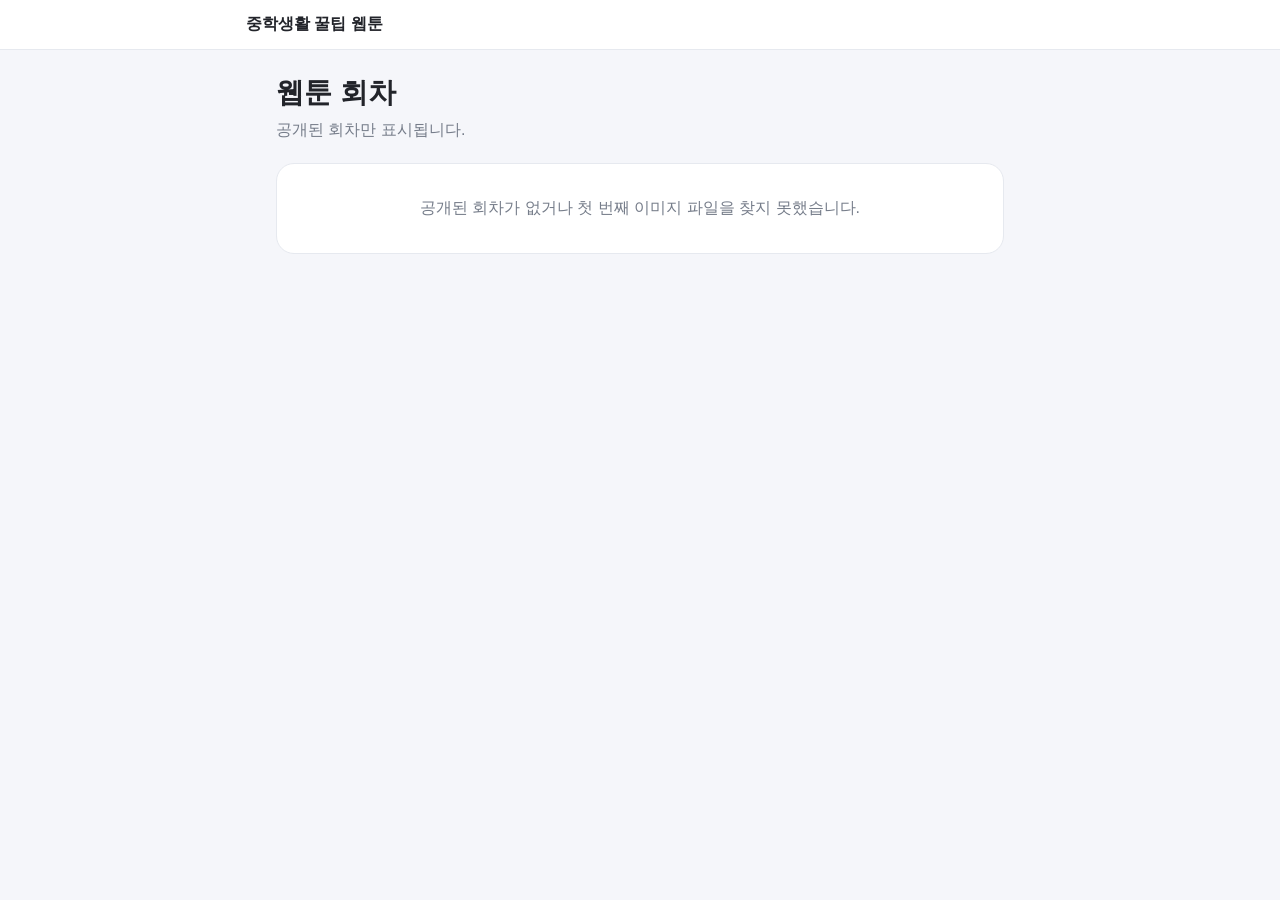
==== commit e3aad5cc: "Add files via upload" ====
--- a/index.html
+++ b/index.html
@@ -1,610 +1,509 @@
 <!doctype html>
 <html lang="ko">
 <head>
-<meta charset="utf-8">
-<meta name="viewport" content="width=device-width,initial-scale=1,viewport-fit=cover">
-<meta name="robots" content="noindex,nofollow,noarchive">
-<meta name="googlebot" content="noindex,nofollow,noarchive">
-<title>중학생활 꿀팁 웹툰</title>
-<style>
-:root{
-  --bg:#f5f6fa;
-  --card:#ffffff;
-  --text:#22242a;
-  --muted:#777e8c;
-  --line:#e7e9ef;
-  --point:#6d63ff;
-  --point-soft:#efedff;
-}
-*{box-sizing:border-box}
-html,body{
-  margin:0;
-  min-height:100%;
-  background:var(--bg);
-  color:var(--text);
-  font-family:Arial,"Apple SD Gothic Neo","Noto Sans KR",sans-serif;
-}
-a{color:inherit;text-decoration:none}
-button{font:inherit}
-button:disabled{opacity:.4;cursor:not-allowed}
-
-.top{
-  position:sticky;
-  top:0;
-  z-index:30;
-  background:rgba(255,255,255,.96);
-  backdrop-filter:blur(10px);
-  border-bottom:1px solid var(--line);
-}
-.top-inner{
-  max-width:840px;
-  margin:auto;
-  padding:13px 16px;
-  display:flex;
-  align-items:center;
-  justify-content:space-between;
-  gap:12px;
-}
-.brand{font-weight:900;font-size:17px}
-.wrap{max-width:760px;margin:auto;padding:24px 16px 70px}
-.hero{padding:8px 2px 22px}
-.hero h1{font-size:29px;margin:0 0 9px}
-.hero p{color:var(--muted);line-height:1.65;margin:0}
-.episode-list{display:grid;gap:13px}
-.episode{
-  display:flex;
-  gap:14px;
-  align-items:center;
-  background:var(--card);
-  border:1px solid var(--line);
-  border-radius:18px;
-  padding:14px;
-  box-shadow:0 5px 18px rgba(31,35,48,.04);
-  transition:transform .15s ease;
-}
-.episode:hover{transform:translateY(-1px)}
-.episode.locked{opacity:.55;pointer-events:none}
-.thumb{
-  width:94px;
-  height:94px;
-  border-radius:14px;
-  object-fit:cover;
-  background:#eceef3;
-  flex:0 0 auto;
-}
-.meta{flex:1;min-width:0}
-.label{font-size:13px;color:var(--point);font-weight:900}
-.title{
-  font-size:17px;
-  font-weight:900;
-  margin-top:5px;
-  overflow:hidden;
-  text-overflow:ellipsis;
-  white-space:nowrap;
-}
-.state{font-size:13px;color:var(--muted);margin-top:8px}
-.badge{
-  font-size:12px;
-  font-weight:800;
-  padding:6px 8px;
-  border-radius:999px;
-  background:var(--point-soft);
-  color:var(--point);
-}
-
-.viewer{max-width:920px;margin:auto}
-.viewer-head{
-  position:sticky;
-  top:0;
-  z-index:40;
-  background:rgba(255,255,255,.97);
-  backdrop-filter:blur(10px);
-  border-bottom:1px solid var(--line);
-  padding:11px 12px;
-}
-.viewer-row{
-  display:flex;
-  align-items:center;
-  justify-content:space-between;
-  gap:8px;
-}
-.viewer-title{
-  font-weight:900;
-  min-width:0;
-  overflow:hidden;
-  text-overflow:ellipsis;
-  white-space:nowrap;
-}
-.controls{display:flex;gap:7px}
-.ctrl{
-  border:1px solid var(--line);
-  background:#fff;
-  border-radius:10px;
-  padding:8px 10px;
-  font-weight:800;
-  cursor:pointer;
-}
-.ctrl.active{
-  background:var(--point);
-  color:#fff;
-  border-color:var(--point);
-}
-.progress{
-  text-align:center;
-  font-size:13px;
-  color:var(--muted);
-  margin-top:7px;
-}
-.stage{
-  min-height:calc(100vh - 100px);
-  display:flex;
-  align-items:center;
-  justify-content:center;
-  padding:14px;
-  position:relative;
-}
-.stage.scroll{
-  display:block;
-  padding:0;
-}
-.card-wrap{
-  width:100%;
-  display:flex;
-  justify-content:center;
-}
-.card-img{
-  max-width:100%;
-  max-height:calc(100vh - 145px);
-  object-fit:contain;
-  background:#fff;
-  display:block;
-  user-select:none;
-  -webkit-user-drag:none;
-}
-.stage.scroll img{
-  display:block;
-  width:100%;
-  height:auto;
-  margin:0 auto;
-  background:#fff;
-}
-.cut-nav{
-  display:flex;
-  justify-content:space-between;
-  gap:8px;
-  padding:12px 14px 0;
-}
-.cut-nav button{
-  flex:1;
-  border:1px solid var(--line);
-  background:#fff;
-  border-radius:12px;
-  padding:11px;
-  font-weight:800;
-  cursor:pointer;
-}
-.episode-nav{
-  display:none;
-  gap:8px;
-  padding:14px;
-}
-.episode-nav.show{display:flex}
-.episode-nav a{
-  flex:1;
-  text-align:center;
-  background:#fff;
-  border:1px solid var(--line);
-  border-radius:13px;
-  padding:12px;
-  font-weight:800;
-}
-.next-episode{
-  margin:14px;
-  padding:18px;
-  background:#fff;
-  border:1px solid var(--line);
-  border-radius:18px;
-  text-align:center;
-}
-.next-episode h3{margin:0 0 8px}
-.next-episode p{margin:0 0 14px;color:var(--muted)}
-.next-episode a{
-  display:block;
-  background:var(--point);
-  color:#fff;
-  border-radius:12px;
-  padding:13px;
-  font-weight:900;
-}
-.empty{
-  max-width:520px;
-  background:#fff;
-  border:1px solid var(--line);
-  border-radius:18px;
-  padding:30px 22px;
-  text-align:center;
-}
-.empty h2{margin-top:0}
-.empty p{color:var(--muted);line-height:1.65}
-
-.tapzone{
-  position:fixed;
-  top:92px;
-  bottom:0;
-  width:22%;
-  z-index:10;
-}
-.tapzone.left{left:0}
-.tapzone.right{right:0}
-
-@media(max-width:600px){
-  .hero h1{font-size:24px}
-  .thumb{width:78px;height:78px}
-  .viewer-title{font-size:14px}
-  .ctrl{font-size:12px;padding:8px}
-  .tapzone{width:18%}
-}
-</style>
+  <meta charset="utf-8">
+  <meta name="viewport" content="width=device-width,initial-scale=1,viewport-fit=cover">
+  <meta name="robots" content="noindex,nofollow,noarchive">
+  <title>중학생활 꿀팁 웹툰</title>
+  <style>
+    :root{
+      --bg:#f5f6fa;
+      --card:#ffffff;
+      --text:#22242a;
+      --muted:#767d8a;
+      --line:#e6e9ef;
+      --point:#6d63ff;
+    }
+    *{box-sizing:border-box}
+    html,body{
+      margin:0;
+      min-height:100%;
+      background:var(--bg);
+      color:var(--text);
+      font-family:Arial,"Apple SD Gothic Neo","Noto Sans KR",sans-serif;
+    }
+    a{color:inherit;text-decoration:none}
+    button{font:inherit}
+    .top{
+      position:sticky;
+      top:0;
+      z-index:20;
+      background:#fff;
+      border-bottom:1px solid var(--line);
+    }
+    .top-inner{
+      max-width:820px;
+      margin:auto;
+      padding:14px 16px;
+      font-weight:900;
+    }
+    .wrap{
+      max-width:760px;
+      margin:auto;
+      padding:24px 16px 70px;
+    }
+    .hero h1{margin:0 0 8px;font-size:28px}
+    .hero p{margin:0 0 22px;color:var(--muted)}
+    .list{display:grid;gap:14px}
+    .episode{
+      display:flex;
+      align-items:center;
+      gap:14px;
+      background:var(--card);
+      border:1px solid var(--line);
+      border-radius:18px;
+      padding:14px;
+    }
+    .thumb{
+      width:92px;
+      height:92px;
+      border-radius:14px;
+      object-fit:cover;
+      background:#eceef3;
+      flex:0 0 auto;
+    }
+    .meta{min-width:0;flex:1}
+    .label{font-size:13px;color:var(--point);font-weight:900}
+    .title{
+      margin-top:5px;
+      font-size:17px;
+      font-weight:900;
+      white-space:nowrap;
+      overflow:hidden;
+      text-overflow:ellipsis;
+    }
+    .state{margin-top:8px;font-size:13px;color:var(--muted)}
+    .empty{
+      background:#fff;
+      border:1px solid var(--line);
+      border-radius:18px;
+      padding:34px 20px;
+      text-align:center;
+      color:var(--muted);
+    }
+
+    .viewer{max-width:920px;margin:auto}
+    .viewer-head{
+      position:sticky;
+      top:0;
+      z-index:30;
+      background:#fff;
+      border-bottom:1px solid var(--line);
+      padding:10px 12px;
+    }
+    .viewer-row{
+      display:flex;
+      align-items:center;
+      justify-content:space-between;
+      gap:8px;
+    }
+    .viewer-title{
+      min-width:0;
+      overflow:hidden;
+      white-space:nowrap;
+      text-overflow:ellipsis;
+      font-weight:900;
+    }
+    .controls{display:flex;gap:6px}
+    .control{
+      border:1px solid var(--line);
+      background:#fff;
+      border-radius:10px;
+      padding:8px 10px;
+      font-weight:800;
+      cursor:pointer;
+    }
+    .control.active{
+      background:var(--point);
+      color:#fff;
+      border-color:var(--point);
+    }
+    .progress{
+      margin-top:7px;
+      text-align:center;
+      font-size:13px;
+      color:var(--muted);
+    }
+    .stage{
+      min-height:calc(100vh - 96px);
+      display:flex;
+      justify-content:center;
+      align-items:center;
+      padding:14px;
+    }
+    .stage.scroll{
+      display:block;
+      padding:0;
+    }
+    .card-img{
+      display:block;
+      max-width:100%;
+      max-height:calc(100vh - 140px);
+      object-fit:contain;
+      user-select:none;
+      -webkit-user-drag:none;
+    }
+    .stage.scroll img{
+      display:block;
+      width:100%;
+      height:auto;
+      margin:0 auto;
+      background:#fff;
+    }
+    .cut-nav{
+      display:flex;
+      gap:8px;
+      padding:12px 14px;
+    }
+    .cut-nav button{
+      flex:1;
+      border:1px solid var(--line);
+      background:#fff;
+      border-radius:12px;
+      padding:11px;
+      font-weight:800;
+      cursor:pointer;
+    }
+    .cut-nav button:disabled{opacity:.4}
+    .episode-nav{
+      display:none;
+      gap:8px;
+      padding:0 14px 16px;
+    }
+    .episode-nav.show{display:flex}
+    .episode-nav a{
+      flex:1;
+      text-align:center;
+      border:1px solid var(--line);
+      background:#fff;
+      border-radius:12px;
+      padding:12px;
+      font-weight:800;
+    }
+    .tap{
+      position:fixed;
+      top:90px;
+      bottom:0;
+      width:18%;
+      z-index:10;
+    }
+    .tap.left{left:0}
+    .tap.right{right:0}
+    .loading{
+      padding:60px 20px;
+      text-align:center;
+      color:var(--muted);
+    }
+    @media(max-width:600px){
+      .thumb{width:78px;height:78px}
+      .viewer-title{font-size:14px}
+      .control{font-size:12px;padding:8px}
+    }
+  </style>
 </head>
 <body>
-<div id="app"></div>
-
-<script>
-const TOTAL_EPISODES = 13;
-const EXTENSIONS = ["png","jpg","jpeg","webp"];
-
-let publishConfig = {};
-
-async function loadPublishConfig(){
-  try{
-    const response = await fetch("publish.json",{cache:"no-store"});
-    if(response.ok){
-      publishConfig = await response.json();
-    }
-  }catch{
-    publishConfig = {};
-  }
-}
-
-function isPublished(n){
-  return publishConfig[String(n)] === true;
-}
-const app = document.getElementById("app");
-const query = new URLSearchParams(location.search);
-const episodeNumber = Number(query.get("episode") || 0);
-
-async function exists(url){
-  try{
-    const response = await fetch(url,{cache:"no-store"});
-    return response.ok;
-  }catch{
-    return false;
-  }
-}
-
-async function readTitle(n){
-  try{
-    const response = await fetch(`episodes/episode${n}/title.txt`,{cache:"no-store"});
-    if(response.ok){
-      const text = (await response.text()).trim();
-      return text || `제${n}화`;
-    }
-  }catch{}
-  return `제${n}화`;
-}
-
-async function findImage(n,cut){
-  const number = String(cut).padStart(2,"0");
-  for(const ext of EXTENSIONS){
-    const url = `episodes/episode${n}/${number}.${ext}`;
-    if(await exists(url)) return url;
-  }
-  return null;
-}
-
-async function episodePublished(n){
-  if(!isPublished(n)) return false;
-  return Boolean(await findImage(n,1));
-}
-
-async function findNextPublishedEpisode(current){
-  for(let n=current+1;n<=TOTAL_EPISODES;n++){
-    if(await episodePublished(n)) return n;
-  }
-  return null;
-}
-
-async function findPreviousPublishedEpisode(current){
-  for(let n=current-1;n>=1;n--){
-    if(await episodePublished(n)) return n;
-  }
-  return null;
-}
-
-async function showHome(){
-  document.title = "중학생활 꿀팁 웹툰";
-  app.innerHTML = `
-    <header class="top">
-      <div class="top-inner">
-        <div class="brand">중학생활 꿀팁 웹툰</div>
-      </div>
-    </header>
-    <main class="wrap">
-      <section class="hero">
-        <h1>웹툰 회차</h1>
-        <p>매주 수요일 공개</p>
-      </section>
-      <section id="episodeList" class="episode-list"></section>
-    </main>
-  `;
-
-  const list = document.getElementById("episodeList");
-
-  for(let n=1;n<=TOTAL_EPISODES;n++){
-    const [title,thumbnail] = await Promise.all([
-      readTitle(n),
-      findImage(n,1)
-    ]);
-
-    const published = isPublished(n) && Boolean(thumbnail);
-
-    const card = document.createElement(published ? "a" : "div");
-    card.className = "episode" + (published ? "" : " locked");
-
-    if(published){
-      card.href = `?episode=${n}`;
-    }
-
-    card.innerHTML = `
-      ${
-        thumbnail
-        ? `<img class="thumb" src="${thumbnail}" alt="${n}화 썸네일">`
-        : `<div class="thumb"></div>`
-      }
-      <div class="meta">
-        <div class="label">제${n}화</div>
-        <div class="title">${title}</div>
-        <div class="state">
-          ${
-            published
-            ? "지금 보기"
-            : thumbnail
-              ? "비공개 상태"
-              : "이미지 준비 중"
-          }
-        </div>
-      </div>
-      <span class="badge">${published ? "공개" : "비공개"}</span>
-    `;
-
-    list.appendChild(card);
-  }
-}
-
-async function showViewer(n){
-  if(n < 1 || n > TOTAL_EPISODES){
-    location.href="./";
-    return;
-  }
-
-  if(!isPublished(n)){
-    location.href="./";
-    return;
-  }
-
-  const title = await readTitle(n);
-  const images = [];
-
-  for(let cut=1;cut<=300;cut++){
-    const image = await findImage(n,cut);
-    if(!image) break;
-    images.push(image);
-  }
-
-  const savedCut = Number(localStorage.getItem(`episode-${n}-cut`) || 0);
-  let current = Math.min(savedCut, Math.max(images.length - 1, 0));
-  let mode = localStorage.getItem("webtoon-view-mode") || "card";
-
-  const previousEpisode = await findPreviousPublishedEpisode(n);
-  const nextEpisode = await findNextPublishedEpisode(n);
-
-  document.title = `제${n}화 ${title}`;
-
-  app.innerHTML = `
-    <div class="viewer">
-      <header class="viewer-head">
-        <div class="viewer-row">
-          <a href="./">← 목록</a>
-
-          <div class="viewer-title">제${n}화 · ${title}</div>
-
-          <div class="controls">
-            <button id="cardBtn" class="ctrl">컷 보기</button>
-            <button id="scrollBtn" class="ctrl">세로 보기</button>
+  <div id="app"><div class="loading">불러오는 중...</div></div>
+
+  <script>
+    const TOTAL_EPISODES = 13;
+    const EXTENSIONS = ["png","jpg","jpeg","webp"];
+    const app = document.getElementById("app");
+    const params = new URLSearchParams(location.search);
+    const selectedEpisode = Number(params.get("episode") || 0);
+    let publishConfig = {};
+
+    async function loadPublishConfig(){
+      try{
+        const response = await fetch("./publish.json?v=" + Date.now(), {cache:"no-store"});
+        if(!response.ok) throw new Error("publish.json not found");
+        publishConfig = await response.json();
+      }catch(error){
+        console.error(error);
+        publishConfig = {};
+      }
+    }
+
+    function isPublished(number){
+      return publishConfig[String(number)] === true;
+    }
+
+    async function fileExists(url){
+      try{
+        const response = await fetch(url, {cache:"no-store"});
+        return response.ok;
+      }catch{
+        return false;
+      }
+    }
+
+    async function readTitle(number){
+      try{
+        const response = await fetch(
+          `./episodes/episode${number}/title.txt?v=${Date.now()}`,
+          {cache:"no-store"}
+        );
+        if(response.ok){
+          const text = (await response.text()).trim();
+          return text || `제${number}화`;
+        }
+      }catch{}
+      return `제${number}화`;
+    }
+
+    async function findImage(number, cut){
+      const fileNumber = String(cut).padStart(2,"0");
+      for(const extension of EXTENSIONS){
+        const url = `./episodes/episode${number}/${fileNumber}.${extension}`;
+        if(await fileExists(url)) return url;
+      }
+      return null;
+    }
+
+    async function episodeReady(number){
+      if(!isPublished(number)) return false;
+      return Boolean(await findImage(number, 1));
+    }
+
+    async function findPreviousEpisode(number){
+      for(let n = number - 1; n >= 1; n--){
+        if(await episodeReady(n)) return n;
+      }
+      return null;
+    }
+
+    async function findNextEpisode(number){
+      for(let n = number + 1; n <= TOTAL_EPISODES; n++){
+        if(await episodeReady(n)) return n;
+      }
+      return null;
+    }
+
+    function escapeHtml(text){
+      return String(text).replace(/[&<>"']/g, char => ({
+        "&":"&amp;",
+        "<":"&lt;",
+        ">":"&gt;",
+        '"':"&quot;",
+        "'":"&#039;"
+      }[char]));
+    }
+
+    async function showHome(){
+      app.innerHTML = `
+        <header class="top">
+          <div class="top-inner">중학생활 꿀팁 웹툰</div>
+        </header>
+        <main class="wrap">
+          <section class="hero">
+            <h1>웹툰 회차</h1>
+            <p>공개된 회차만 표시됩니다.</p>
+          </section>
+          <section id="episodeList" class="list"></section>
+        </main>
+      `;
+
+      const list = document.getElementById("episodeList");
+      let count = 0;
+
+      for(let number = 1; number <= TOTAL_EPISODES; number++){
+        if(!isPublished(number)) continue;
+
+        const thumbnail = await findImage(number, 1);
+        if(!thumbnail) continue;
+
+        const title = await readTitle(number);
+        const card = document.createElement("a");
+        card.className = "episode";
+        card.href = `?episode=${number}`;
+        card.innerHTML = `
+          <img class="thumb" src="${thumbnail}" alt="${number}화 썸네일">
+          <div class="meta">
+            <div class="label">제${number}화</div>
+            <div class="title">${escapeHtml(title)}</div>
+            <div class="state">지금 보기</div>
+          </div>
+        `;
+        list.appendChild(card);
+        count++;
+      }
+
+      if(count === 0){
+        list.innerHTML = `
+          <div class="empty">
+            공개된 회차가 없거나 첫 번째 이미지 파일을 찾지 못했습니다.
+          </div>
+        `;
+      }
+    }
+
+    async function showViewer(number){
+      if(number < 1 || number > TOTAL_EPISODES || !isPublished(number)){
+        location.href = "./";
+        return;
+      }
+
+      const images = [];
+      for(let cut = 1; cut <= 300; cut++){
+        const image = await findImage(number, cut);
+        if(!image) break;
+        images.push(image);
+      }
+
+      if(images.length === 0){
+        location.href = "./";
+        return;
+      }
+
+      const title = await readTitle(number);
+      const previousEpisode = await findPreviousEpisode(number);
+      const nextEpisode = await findNextEpisode(number);
+
+      let current = Math.min(
+        Number(localStorage.getItem(`episode-${number}-cut`) || 0),
+        images.length - 1
+      );
+      let mode = localStorage.getItem("webtoon-view-mode") || "card";
+
+      document.title = `제${number}화 ${title}`;
+
+      app.innerHTML = `
+        <div class="viewer">
+          <header class="viewer-head">
+            <div class="viewer-row">
+              <a href="./">← 목록</a>
+              <div class="viewer-title">제${number}화 · ${escapeHtml(title)}</div>
+              <div class="controls">
+                <button id="cardMode" class="control">컷 보기</button>
+                <button id="scrollMode" class="control">세로 보기</button>
+              </div>
+            </div>
+            <div id="progress" class="progress"></div>
+          </header>
+
+          <main id="stage" class="stage"></main>
+
+          <div id="cutNav" class="cut-nav">
+            <button id="previousCut">← 이전 컷</button>
+            <button id="nextCut">다음 컷 →</button>
+          </div>
+
+          <div id="episodeNav" class="episode-nav">
+            ${
+              previousEpisode
+                ? `<a href="?episode=${previousEpisode}">← 이전화</a>`
+                : `<a href="./">← 목록</a>`
+            }
+            <a href="./">목록</a>
+            ${
+              nextEpisode
+                ? `<a href="?episode=${nextEpisode}">다음화 →</a>`
+                : `<a href="./">마지막 화</a>`
+            }
           </div>
         </div>
 
-        <div id="progress" class="progress"></div>
-      </header>
-
-      <main id="stage" class="stage"></main>
-
-      <div id="cutNav" class="cut-nav">
-        <button id="prevCutBtn">← 이전 컷</button>
-        <button id="nextCutBtn">다음 컷 →</button>
-      </div>
-
-      <div id="episodeNav" class="episode-nav">
-        ${
-          previousEpisode
-          ? `<a href="?episode=${previousEpisode}">← 이전화</a>`
-          : `<a href="./">← 목록</a>`
+        <div id="leftTap" class="tap left"></div>
+        <div id="rightTap" class="tap right"></div>
+      `;
+
+      const stage = document.getElementById("stage");
+      const progress = document.getElementById("progress");
+      const cutNav = document.getElementById("cutNav");
+      const episodeNav = document.getElementById("episodeNav");
+      const previousCutButton = document.getElementById("previousCut");
+      const nextCutButton = document.getElementById("nextCut");
+      const cardModeButton = document.getElementById("cardMode");
+      const scrollModeButton = document.getElementById("scrollMode");
+
+      function savePosition(){
+        localStorage.setItem(`episode-${number}-cut`, String(current));
+      }
+
+      function render(){
+        cardModeButton.classList.toggle("active", mode === "card");
+        scrollModeButton.classList.toggle("active", mode === "scroll");
+
+        if(mode === "card"){
+          stage.className = "stage";
+          stage.innerHTML = `
+            <img class="card-img" src="${images[current]}" alt="${current + 1}번째 컷">
+          `;
+          progress.textContent = `${current + 1} / ${images.length}`;
+          cutNav.style.display = "flex";
+          previousCutButton.disabled = current === 0;
+          nextCutButton.disabled = current === images.length - 1;
+          episodeNav.classList.toggle("show", current === images.length - 1);
+        }else{
+          stage.className = "stage scroll";
+          stage.innerHTML = images.map((url, index) => `
+            <img src="${url}" alt="${index + 1}번째 컷" loading="${index < 2 ? "eager" : "lazy"}">
+          `).join("");
+          progress.textContent = `총 ${images.length}컷`;
+          cutNav.style.display = "none";
+          episodeNav.classList.add("show");
         }
-        <a href="./">목록</a>
-        ${
-          nextEpisode
-          ? `<a href="?episode=${nextEpisode}">다음화 →</a>`
-          : `<a href="./">마지막 화</a>`
+      }
+
+      function goPreviousCut(){
+        if(mode === "card" && current > 0){
+          current--;
+          savePosition();
+          render();
         }
-      </div>
-    </div>
-
-    <div id="leftZone" class="tapzone left"></div>
-    <div id="rightZone" class="tapzone right"></div>
-  `;
-
-  const stage = document.getElementById("stage");
-  const progress = document.getElementById("progress");
-  const cardBtn = document.getElementById("cardBtn");
-  const scrollBtn = document.getElementById("scrollBtn");
-  const cutNav = document.getElementById("cutNav");
-  const episodeNav = document.getElementById("episodeNav");
-  const prevCutBtn = document.getElementById("prevCutBtn");
-  const nextCutBtn = document.getElementById("nextCutBtn");
-  const leftZone = document.getElementById("leftZone");
-  const rightZone = document.getElementById("rightZone");
-
-  function save(){
-    localStorage.setItem(`episode-${n}-cut`, String(current));
-    localStorage.setItem("last-read-episode", String(n));
-    if(current === images.length - 1) localStorage.setItem(`episode-${n}-finished`, "true");
-  }
-
-  function render(){
-    cardBtn.classList.toggle("active", mode==="card");
-    scrollBtn.classList.toggle("active", mode==="scroll");
-
-    if(!images.length){
-      stage.className = "stage";
-      stage.innerHTML = `
-        <div class="empty">
-          <h2>아직 이미지가 없습니다</h2>
-          <p>
-            <b>episodes/episode${n}</b> 폴더에
-            01.png, 02.png처럼 순서대로 넣어주세요.
-          </p>
-        </div>
-      `;
-      progress.textContent = "";
-      cutNav.style.display = "none";
-      episodeNav.classList.remove("show");
-      return;
-    }
-
-    if(mode==="card"){
-      stage.className = "stage";
-      stage.innerHTML = `
-        <div class="card-wrap">
-          <img class="card-img"
-               src="${images[current]}"
-               alt="${current+1}번째 컷">
-        </div>
-      `;
-
-      progress.textContent = `${current+1} / ${images.length}`;
-      cutNav.style.display = "flex";
-
-      prevCutBtn.disabled = current === 0;
-      nextCutBtn.disabled = current === images.length - 1;
-
-      episodeNav.classList.toggle("show", current === images.length - 1);
-
-    }else{
-      stage.className = "stage scroll";
-
-      let scrollHtml = images.map((url,i)=>`
-        <img src="${url}"
-             alt="${i+1}번째 컷"
-             loading="${i<2 ? "eager" : "lazy"}">
-      `).join("");
-
-      if(nextEpisode){
-        scrollHtml += `
-          <section class="next-episode">
-            <h3>이번 화를 모두 읽었어요</h3>
-            <p>다음 화가 준비되어 있습니다.</p>
-            <a href="?episode=${nextEpisode}">다음 화 보기 →</a>
-          </section>
-        `;
-      }
-
-      stage.innerHTML = scrollHtml;
-      progress.textContent = `총 ${images.length}컷`;
-      cutNav.style.display = "none";
-      episodeNav.classList.add("show");
-    }
-  }
-
-  function nextCut(){
-    if(mode !== "card") return;
-    if(current >= images.length - 1) return;
-
-    current++;
-    save();
-    render();
-  }
-
-  function previousCut(){
-    if(mode !== "card") return;
-    if(current <= 0) return;
-
-    current--;
-    save();
-    render();
-  }
-
-  cardBtn.onclick = ()=>{
-    mode = "card";
-    localStorage.setItem("webtoon-view-mode", mode);
-    render();
-    window.scrollTo(0,0);
-  };
-
-  scrollBtn.onclick = ()=>{
-    mode = "scroll";
-    localStorage.setItem("webtoon-view-mode", mode);
-    render();
-    window.scrollTo(0,0);
-  };
-
-  prevCutBtn.onclick = previousCut;
-  nextCutBtn.onclick = nextCut;
-
-  leftZone.onclick = previousCut;
-  rightZone.onclick = nextCut;
-
-  document.addEventListener("keydown", event=>{
-    if(event.key === "ArrowRight") nextCut();
-    if(event.key === "ArrowLeft") previousCut();
-  });
-
-  let startX = 0;
-
-  stage.addEventListener("touchstart", event=>{
-    startX = event.changedTouches[0].screenX;
-  },{passive:true});
-
-  stage.addEventListener("touchend", event=>{
-    if(mode !== "card") return;
-
-    const distance = event.changedTouches[0].screenX - startX;
-
-    if(Math.abs(distance) > 45){
-      distance < 0 ? nextCut() : previousCut();
-    }
-  },{passive:true});
-
-  save();
-  render();
-}
-
-(async()=>{
-  await loadPublishConfig();
-  (async()=>{
-  await loadPublishConfig();
-  episodeNumber ? showViewer(episodeNumber) : showHome();
-})();
-})();
-</script>
+      }
+
+      function goNextCut(){
+        if(mode === "card" && current < images.length - 1){
+          current++;
+          savePosition();
+          render();
+        }
+      }
+
+      previousCutButton.onclick = goPreviousCut;
+      nextCutButton.onclick = goNextCut;
+      document.getElementById("leftTap").onclick = goPreviousCut;
+      document.getElementById("rightTap").onclick = goNextCut;
+
+      cardModeButton.onclick = () => {
+        mode = "card";
+        localStorage.setItem("webtoon-view-mode", mode);
+        render();
+        window.scrollTo(0,0);
+      };
+
+      scrollModeButton.onclick = () => {
+        mode = "scroll";
+        localStorage.setItem("webtoon-view-mode", mode);
+        render();
+        window.scrollTo(0,0);
+      };
+
+      let startX = 0;
+      stage.addEventListener("touchstart", event => {
+        startX = event.changedTouches[0].screenX;
+      }, {passive:true});
+
+      stage.addEventListener("touchend", event => {
+        if(mode !== "card") return;
+        const distance = event.changedTouches[0].screenX - startX;
+        if(Math.abs(distance) > 45){
+          distance < 0 ? goNextCut() : goPreviousCut();
+        }
+      }, {passive:true});
+
+      savePosition();
+      render();
+    }
+
+    (async function start(){
+      await loadPublishConfig();
+      if(selectedEpisode){
+        await showViewer(selectedEpisode);
+      }else{
+        await showHome();
+      }
+    })();
+  </script>
 </body>
 </html>
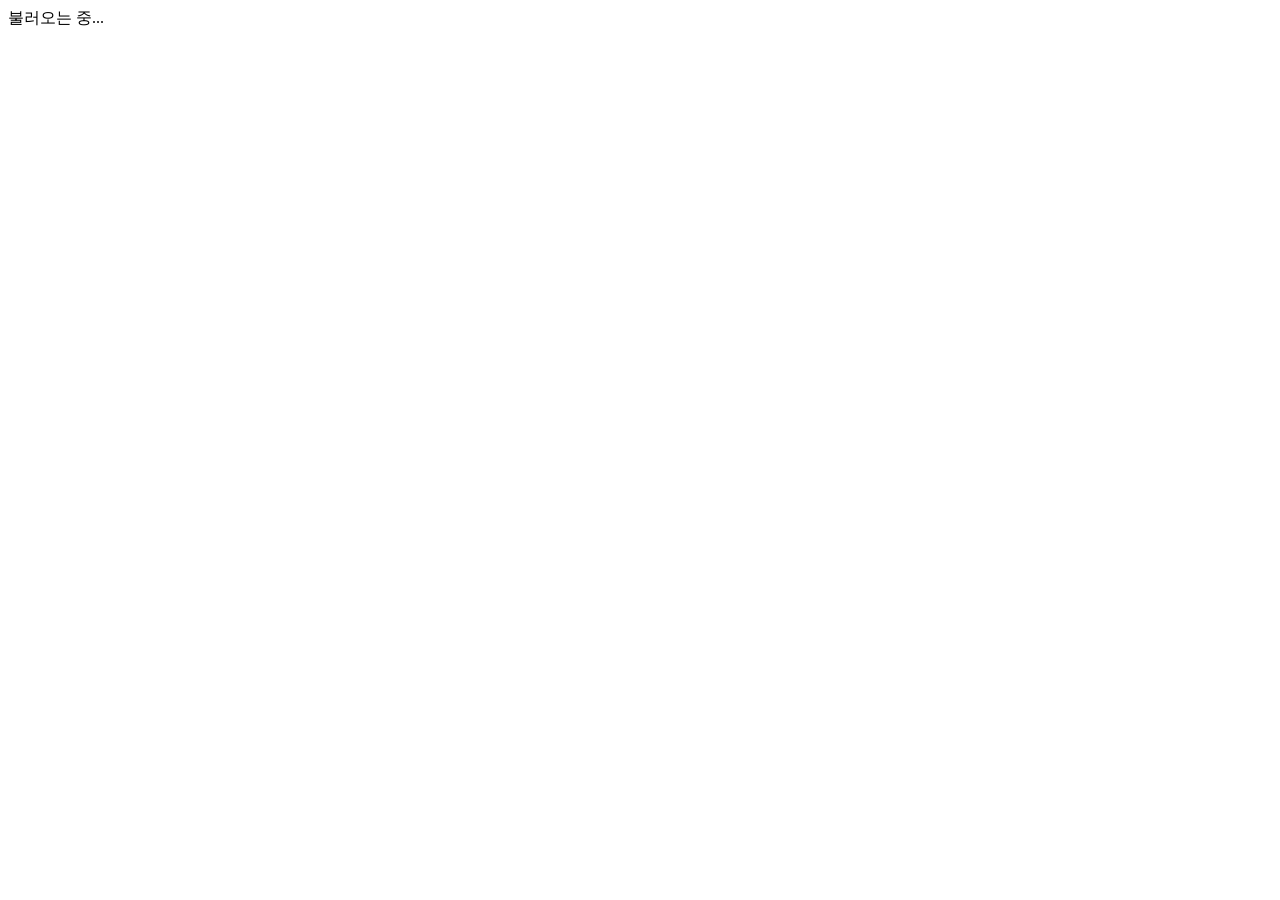
==== commit 6327ea1c: "Add files via upload" ====
--- a/index.html
+++ b/index.html
@@ -5,505 +5,10 @@
   <meta name="viewport" content="width=device-width,initial-scale=1,viewport-fit=cover">
   <meta name="robots" content="noindex,nofollow,noarchive">
   <title>중학생활 꿀팁 웹툰</title>
-  <style>
-    :root{
-      --bg:#f5f6fa;
-      --card:#ffffff;
-      --text:#22242a;
-      --muted:#767d8a;
-      --line:#e6e9ef;
-      --point:#6d63ff;
-    }
-    *{box-sizing:border-box}
-    html,body{
-      margin:0;
-      min-height:100%;
-      background:var(--bg);
-      color:var(--text);
-      font-family:Arial,"Apple SD Gothic Neo","Noto Sans KR",sans-serif;
-    }
-    a{color:inherit;text-decoration:none}
-    button{font:inherit}
-    .top{
-      position:sticky;
-      top:0;
-      z-index:20;
-      background:#fff;
-      border-bottom:1px solid var(--line);
-    }
-    .top-inner{
-      max-width:820px;
-      margin:auto;
-      padding:14px 16px;
-      font-weight:900;
-    }
-    .wrap{
-      max-width:760px;
-      margin:auto;
-      padding:24px 16px 70px;
-    }
-    .hero h1{margin:0 0 8px;font-size:28px}
-    .hero p{margin:0 0 22px;color:var(--muted)}
-    .list{display:grid;gap:14px}
-    .episode{
-      display:flex;
-      align-items:center;
-      gap:14px;
-      background:var(--card);
-      border:1px solid var(--line);
-      border-radius:18px;
-      padding:14px;
-    }
-    .thumb{
-      width:92px;
-      height:92px;
-      border-radius:14px;
-      object-fit:cover;
-      background:#eceef3;
-      flex:0 0 auto;
-    }
-    .meta{min-width:0;flex:1}
-    .label{font-size:13px;color:var(--point);font-weight:900}
-    .title{
-      margin-top:5px;
-      font-size:17px;
-      font-weight:900;
-      white-space:nowrap;
-      overflow:hidden;
-      text-overflow:ellipsis;
-    }
-    .state{margin-top:8px;font-size:13px;color:var(--muted)}
-    .empty{
-      background:#fff;
-      border:1px solid var(--line);
-      border-radius:18px;
-      padding:34px 20px;
-      text-align:center;
-      color:var(--muted);
-    }
-
-    .viewer{max-width:920px;margin:auto}
-    .viewer-head{
-      position:sticky;
-      top:0;
-      z-index:30;
-      background:#fff;
-      border-bottom:1px solid var(--line);
-      padding:10px 12px;
-    }
-    .viewer-row{
-      display:flex;
-      align-items:center;
-      justify-content:space-between;
-      gap:8px;
-    }
-    .viewer-title{
-      min-width:0;
-      overflow:hidden;
-      white-space:nowrap;
-      text-overflow:ellipsis;
-      font-weight:900;
-    }
-    .controls{display:flex;gap:6px}
-    .control{
-      border:1px solid var(--line);
-      background:#fff;
-      border-radius:10px;
-      padding:8px 10px;
-      font-weight:800;
-      cursor:pointer;
-    }
-    .control.active{
-      background:var(--point);
-      color:#fff;
-      border-color:var(--point);
-    }
-    .progress{
-      margin-top:7px;
-      text-align:center;
-      font-size:13px;
-      color:var(--muted);
-    }
-    .stage{
-      min-height:calc(100vh - 96px);
-      display:flex;
-      justify-content:center;
-      align-items:center;
-      padding:14px;
-    }
-    .stage.scroll{
-      display:block;
-      padding:0;
-    }
-    .card-img{
-      display:block;
-      max-width:100%;
-      max-height:calc(100vh - 140px);
-      object-fit:contain;
-      user-select:none;
-      -webkit-user-drag:none;
-    }
-    .stage.scroll img{
-      display:block;
-      width:100%;
-      height:auto;
-      margin:0 auto;
-      background:#fff;
-    }
-    .cut-nav{
-      display:flex;
-      gap:8px;
-      padding:12px 14px;
-    }
-    .cut-nav button{
-      flex:1;
-      border:1px solid var(--line);
-      background:#fff;
-      border-radius:12px;
-      padding:11px;
-      font-weight:800;
-      cursor:pointer;
-    }
-    .cut-nav button:disabled{opacity:.4}
-    .episode-nav{
-      display:none;
-      gap:8px;
-      padding:0 14px 16px;
-    }
-    .episode-nav.show{display:flex}
-    .episode-nav a{
-      flex:1;
-      text-align:center;
-      border:1px solid var(--line);
-      background:#fff;
-      border-radius:12px;
-      padding:12px;
-      font-weight:800;
-    }
-    .tap{
-      position:fixed;
-      top:90px;
-      bottom:0;
-      width:18%;
-      z-index:10;
-    }
-    .tap.left{left:0}
-    .tap.right{right:0}
-    .loading{
-      padding:60px 20px;
-      text-align:center;
-      color:var(--muted);
-    }
-    @media(max-width:600px){
-      .thumb{width:78px;height:78px}
-      .viewer-title{font-size:14px}
-      .control{font-size:12px;padding:8px}
-    }
-  </style>
+  <link rel="stylesheet" href="./style.css?v=2">
 </head>
 <body>
   <div id="app"><div class="loading">불러오는 중...</div></div>
-
-  <script>
-    const TOTAL_EPISODES = 13;
-    const EXTENSIONS = ["png","jpg","jpeg","webp"];
-    const app = document.getElementById("app");
-    const params = new URLSearchParams(location.search);
-    const selectedEpisode = Number(params.get("episode") || 0);
-    let publishConfig = {};
-
-    async function loadPublishConfig(){
-      try{
-        const response = await fetch("./publish.json?v=" + Date.now(), {cache:"no-store"});
-        if(!response.ok) throw new Error("publish.json not found");
-        publishConfig = await response.json();
-      }catch(error){
-        console.error(error);
-        publishConfig = {};
-      }
-    }
-
-    function isPublished(number){
-      return publishConfig[String(number)] === true;
-    }
-
-    async function fileExists(url){
-      try{
-        const response = await fetch(url, {cache:"no-store"});
-        return response.ok;
-      }catch{
-        return false;
-      }
-    }
-
-    async function readTitle(number){
-      try{
-        const response = await fetch(
-          `./episodes/episode${number}/title.txt?v=${Date.now()}`,
-          {cache:"no-store"}
-        );
-        if(response.ok){
-          const text = (await response.text()).trim();
-          return text || `제${number}화`;
-        }
-      }catch{}
-      return `제${number}화`;
-    }
-
-    async function findImage(number, cut){
-      const fileNumber = String(cut).padStart(2,"0");
-      for(const extension of EXTENSIONS){
-        const url = `./episodes/episode${number}/${fileNumber}.${extension}`;
-        if(await fileExists(url)) return url;
-      }
-      return null;
-    }
-
-    async function episodeReady(number){
-      if(!isPublished(number)) return false;
-      return Boolean(await findImage(number, 1));
-    }
-
-    async function findPreviousEpisode(number){
-      for(let n = number - 1; n >= 1; n--){
-        if(await episodeReady(n)) return n;
-      }
-      return null;
-    }
-
-    async function findNextEpisode(number){
-      for(let n = number + 1; n <= TOTAL_EPISODES; n++){
-        if(await episodeReady(n)) return n;
-      }
-      return null;
-    }
-
-    function escapeHtml(text){
-      return String(text).replace(/[&<>"']/g, char => ({
-        "&":"&amp;",
-        "<":"&lt;",
-        ">":"&gt;",
-        '"':"&quot;",
-        "'":"&#039;"
-      }[char]));
-    }
-
-    async function showHome(){
-      app.innerHTML = `
-        <header class="top">
-          <div class="top-inner">중학생활 꿀팁 웹툰</div>
-        </header>
-        <main class="wrap">
-          <section class="hero">
-            <h1>웹툰 회차</h1>
-            <p>공개된 회차만 표시됩니다.</p>
-          </section>
-          <section id="episodeList" class="list"></section>
-        </main>
-      `;
-
-      const list = document.getElementById("episodeList");
-      let count = 0;
-
-      for(let number = 1; number <= TOTAL_EPISODES; number++){
-        if(!isPublished(number)) continue;
-
-        const thumbnail = await findImage(number, 1);
-        if(!thumbnail) continue;
-
-        const title = await readTitle(number);
-        const card = document.createElement("a");
-        card.className = "episode";
-        card.href = `?episode=${number}`;
-        card.innerHTML = `
-          <img class="thumb" src="${thumbnail}" alt="${number}화 썸네일">
-          <div class="meta">
-            <div class="label">제${number}화</div>
-            <div class="title">${escapeHtml(title)}</div>
-            <div class="state">지금 보기</div>
-          </div>
-        `;
-        list.appendChild(card);
-        count++;
-      }
-
-      if(count === 0){
-        list.innerHTML = `
-          <div class="empty">
-            공개된 회차가 없거나 첫 번째 이미지 파일을 찾지 못했습니다.
-          </div>
-        `;
-      }
-    }
-
-    async function showViewer(number){
-      if(number < 1 || number > TOTAL_EPISODES || !isPublished(number)){
-        location.href = "./";
-        return;
-      }
-
-      const images = [];
-      for(let cut = 1; cut <= 300; cut++){
-        const image = await findImage(number, cut);
-        if(!image) break;
-        images.push(image);
-      }
-
-      if(images.length === 0){
-        location.href = "./";
-        return;
-      }
-
-      const title = await readTitle(number);
-      const previousEpisode = await findPreviousEpisode(number);
-      const nextEpisode = await findNextEpisode(number);
-
-      let current = Math.min(
-        Number(localStorage.getItem(`episode-${number}-cut`) || 0),
-        images.length - 1
-      );
-      let mode = localStorage.getItem("webtoon-view-mode") || "card";
-
-      document.title = `제${number}화 ${title}`;
-
-      app.innerHTML = `
-        <div class="viewer">
-          <header class="viewer-head">
-            <div class="viewer-row">
-              <a href="./">← 목록</a>
-              <div class="viewer-title">제${number}화 · ${escapeHtml(title)}</div>
-              <div class="controls">
-                <button id="cardMode" class="control">컷 보기</button>
-                <button id="scrollMode" class="control">세로 보기</button>
-              </div>
-            </div>
-            <div id="progress" class="progress"></div>
-          </header>
-
-          <main id="stage" class="stage"></main>
-
-          <div id="cutNav" class="cut-nav">
-            <button id="previousCut">← 이전 컷</button>
-            <button id="nextCut">다음 컷 →</button>
-          </div>
-
-          <div id="episodeNav" class="episode-nav">
-            ${
-              previousEpisode
-                ? `<a href="?episode=${previousEpisode}">← 이전화</a>`
-                : `<a href="./">← 목록</a>`
-            }
-            <a href="./">목록</a>
-            ${
-              nextEpisode
-                ? `<a href="?episode=${nextEpisode}">다음화 →</a>`
-                : `<a href="./">마지막 화</a>`
-            }
-          </div>
-        </div>
-
-        <div id="leftTap" class="tap left"></div>
-        <div id="rightTap" class="tap right"></div>
-      `;
-
-      const stage = document.getElementById("stage");
-      const progress = document.getElementById("progress");
-      const cutNav = document.getElementById("cutNav");
-      const episodeNav = document.getElementById("episodeNav");
-      const previousCutButton = document.getElementById("previousCut");
-      const nextCutButton = document.getElementById("nextCut");
-      const cardModeButton = document.getElementById("cardMode");
-      const scrollModeButton = document.getElementById("scrollMode");
-
-      function savePosition(){
-        localStorage.setItem(`episode-${number}-cut`, String(current));
-      }
-
-      function render(){
-        cardModeButton.classList.toggle("active", mode === "card");
-        scrollModeButton.classList.toggle("active", mode === "scroll");
-
-        if(mode === "card"){
-          stage.className = "stage";
-          stage.innerHTML = `
-            <img class="card-img" src="${images[current]}" alt="${current + 1}번째 컷">
-          `;
-          progress.textContent = `${current + 1} / ${images.length}`;
-          cutNav.style.display = "flex";
-          previousCutButton.disabled = current === 0;
-          nextCutButton.disabled = current === images.length - 1;
-          episodeNav.classList.toggle("show", current === images.length - 1);
-        }else{
-          stage.className = "stage scroll";
-          stage.innerHTML = images.map((url, index) => `
-            <img src="${url}" alt="${index + 1}번째 컷" loading="${index < 2 ? "eager" : "lazy"}">
-          `).join("");
-          progress.textContent = `총 ${images.length}컷`;
-          cutNav.style.display = "none";
-          episodeNav.classList.add("show");
-        }
-      }
-
-      function goPreviousCut(){
-        if(mode === "card" && current > 0){
-          current--;
-          savePosition();
-          render();
-        }
-      }
-
-      function goNextCut(){
-        if(mode === "card" && current < images.length - 1){
-          current++;
-          savePosition();
-          render();
-        }
-      }
-
-      previousCutButton.onclick = goPreviousCut;
-      nextCutButton.onclick = goNextCut;
-      document.getElementById("leftTap").onclick = goPreviousCut;
-      document.getElementById("rightTap").onclick = goNextCut;
-
-      cardModeButton.onclick = () => {
-        mode = "card";
-        localStorage.setItem("webtoon-view-mode", mode);
-        render();
-        window.scrollTo(0,0);
-      };
-
-      scrollModeButton.onclick = () => {
-        mode = "scroll";
-        localStorage.setItem("webtoon-view-mode", mode);
-        render();
-        window.scrollTo(0,0);
-      };
-
-      let startX = 0;
-      stage.addEventListener("touchstart", event => {
-        startX = event.changedTouches[0].screenX;
-      }, {passive:true});
-
-      stage.addEventListener("touchend", event => {
-        if(mode !== "card") return;
-        const distance = event.changedTouches[0].screenX - startX;
-        if(Math.abs(distance) > 45){
-          distance < 0 ? goNextCut() : goPreviousCut();
-        }
-      }, {passive:true});
-
-      savePosition();
-      render();
-    }
-
-    (async function start(){
-      await loadPublishConfig();
-      if(selectedEpisode){
-        await showViewer(selectedEpisode);
-      }else{
-        await showHome();
-      }
-    })();
-  </script>
+  <script src="./script.js?v=2"></script>
 </body>
 </html>
